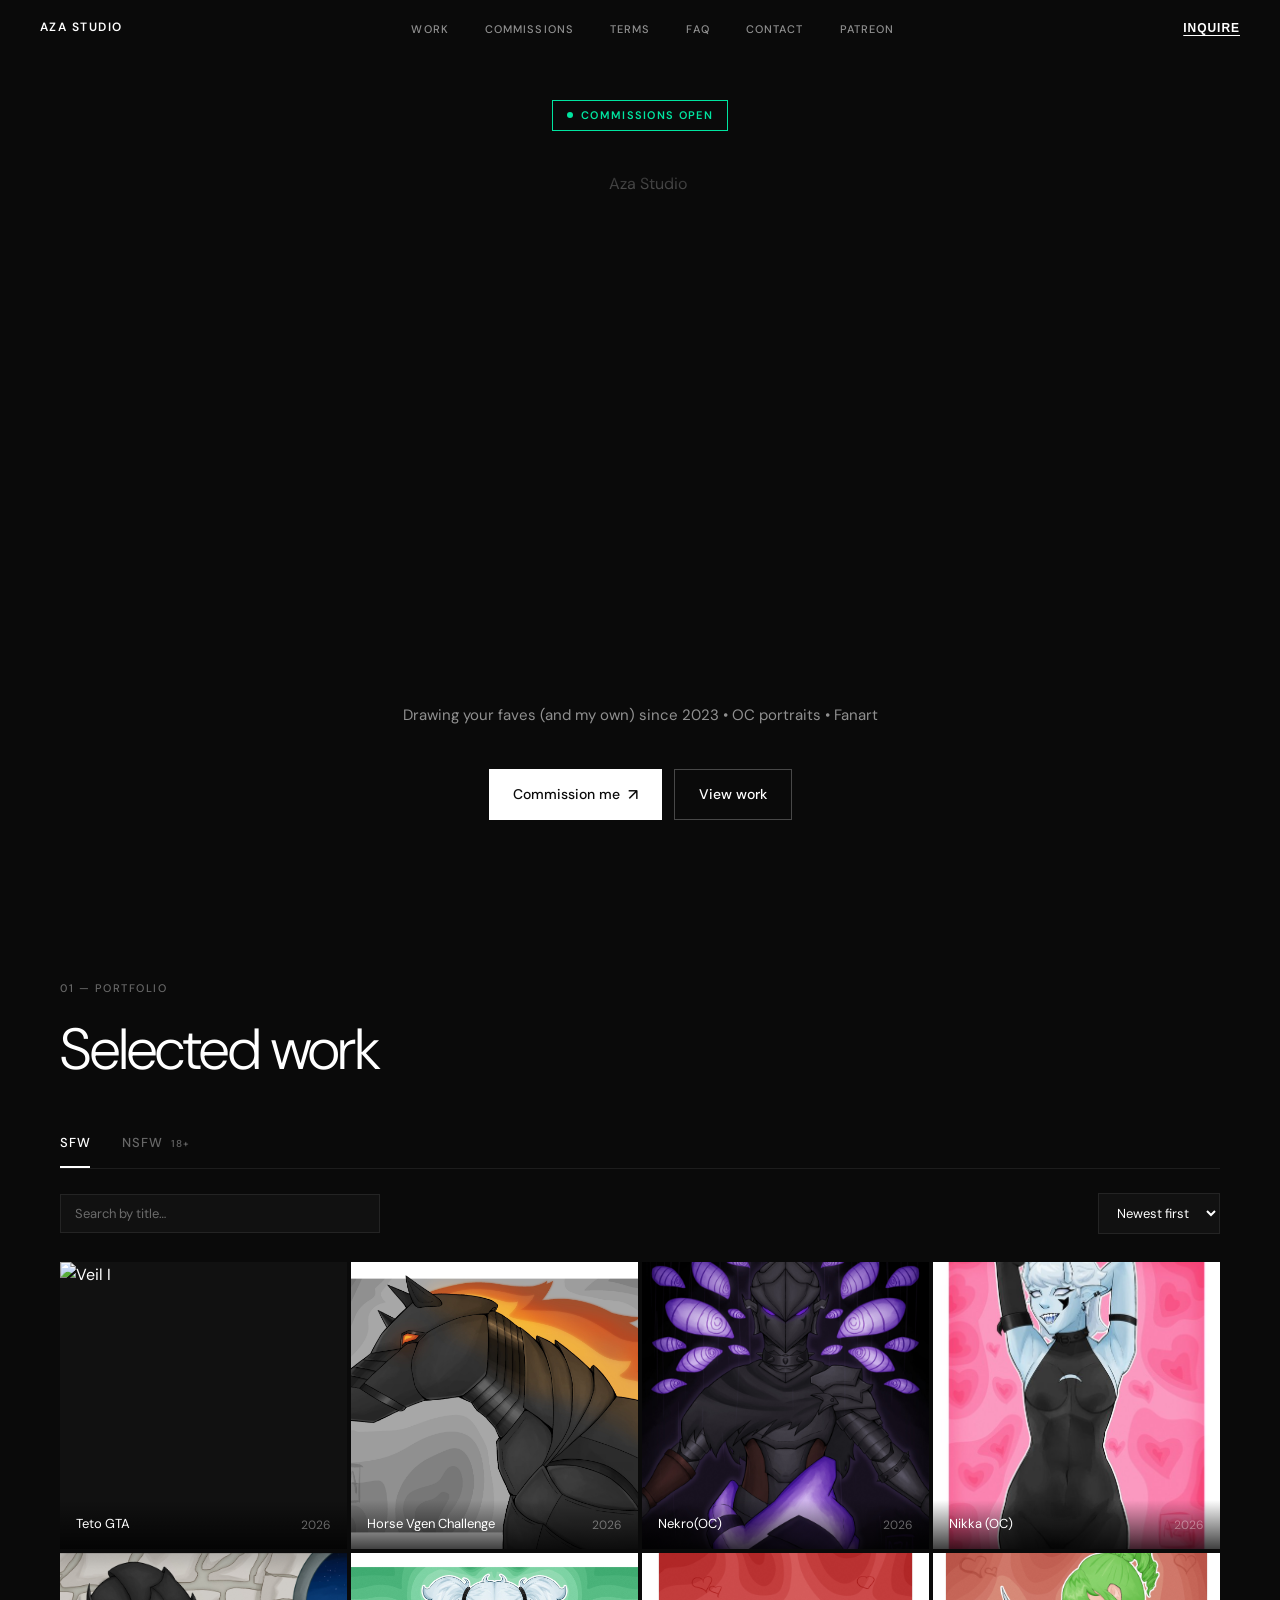
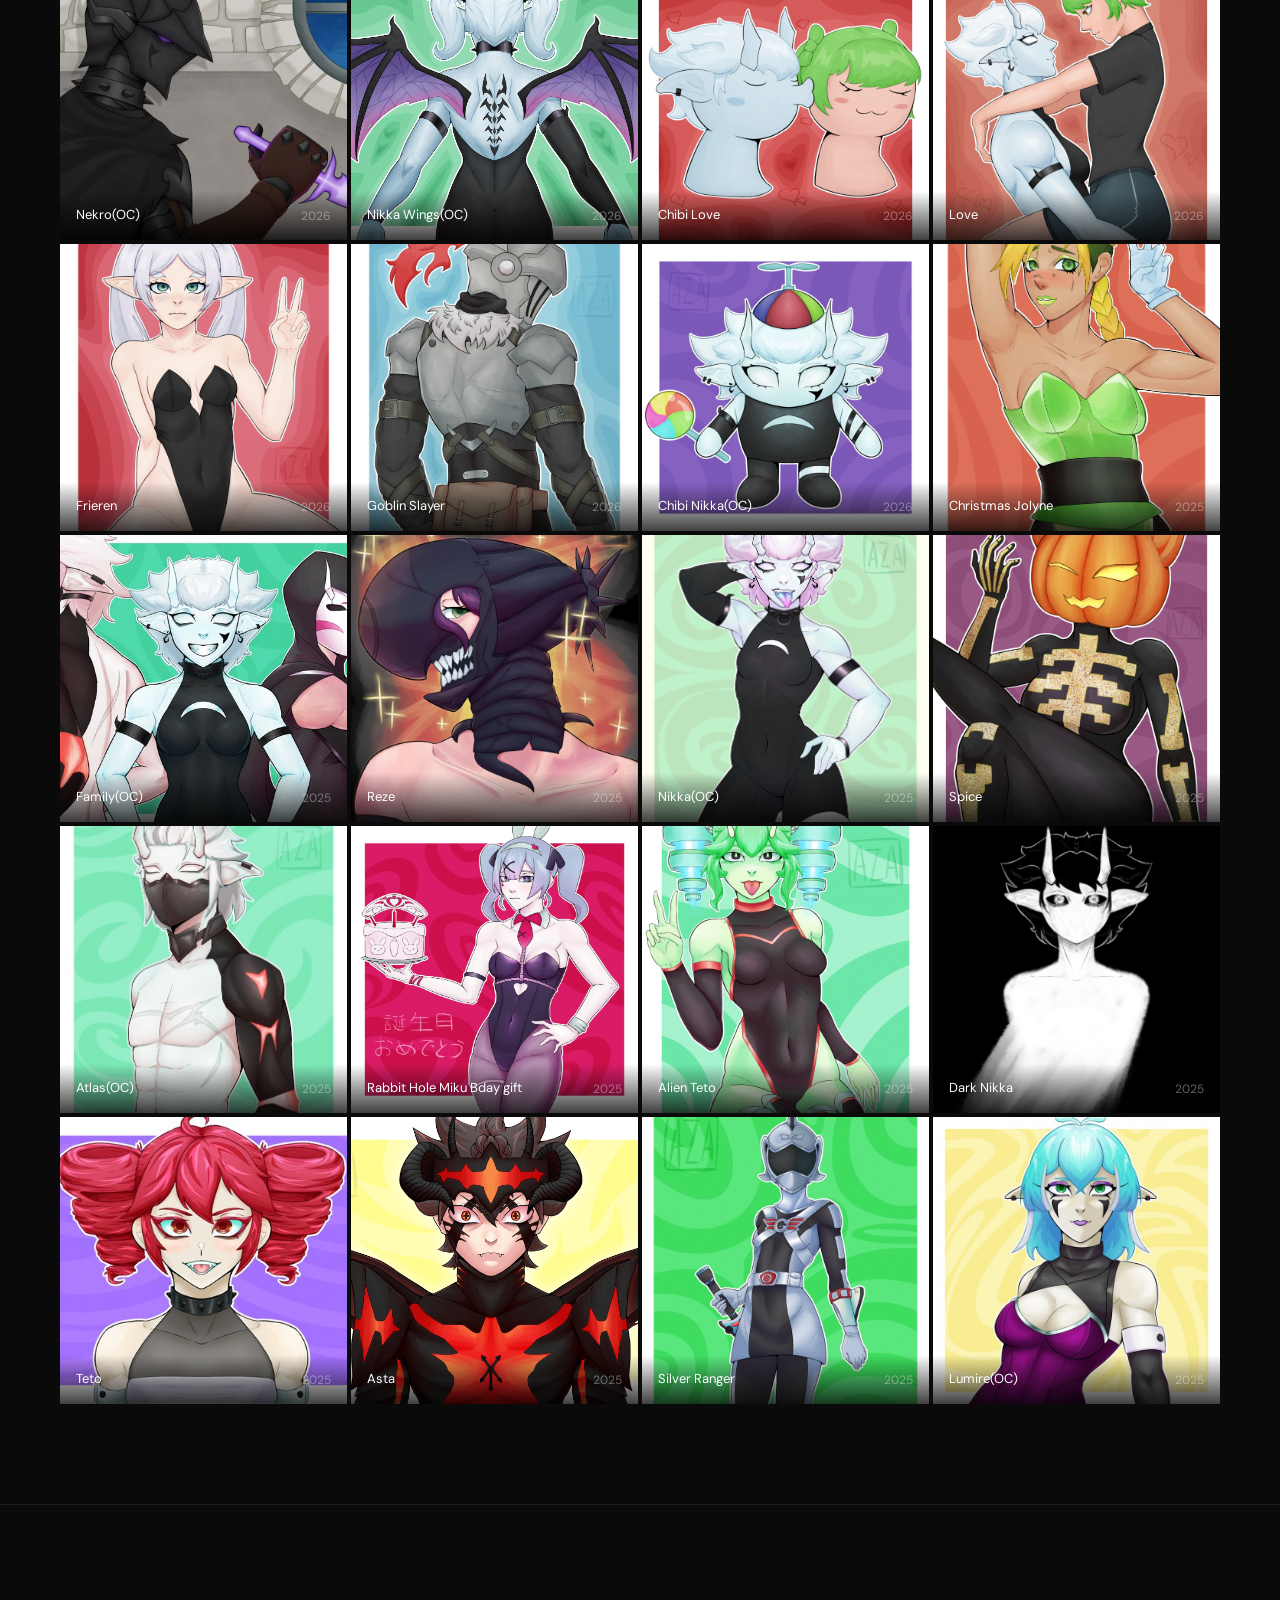
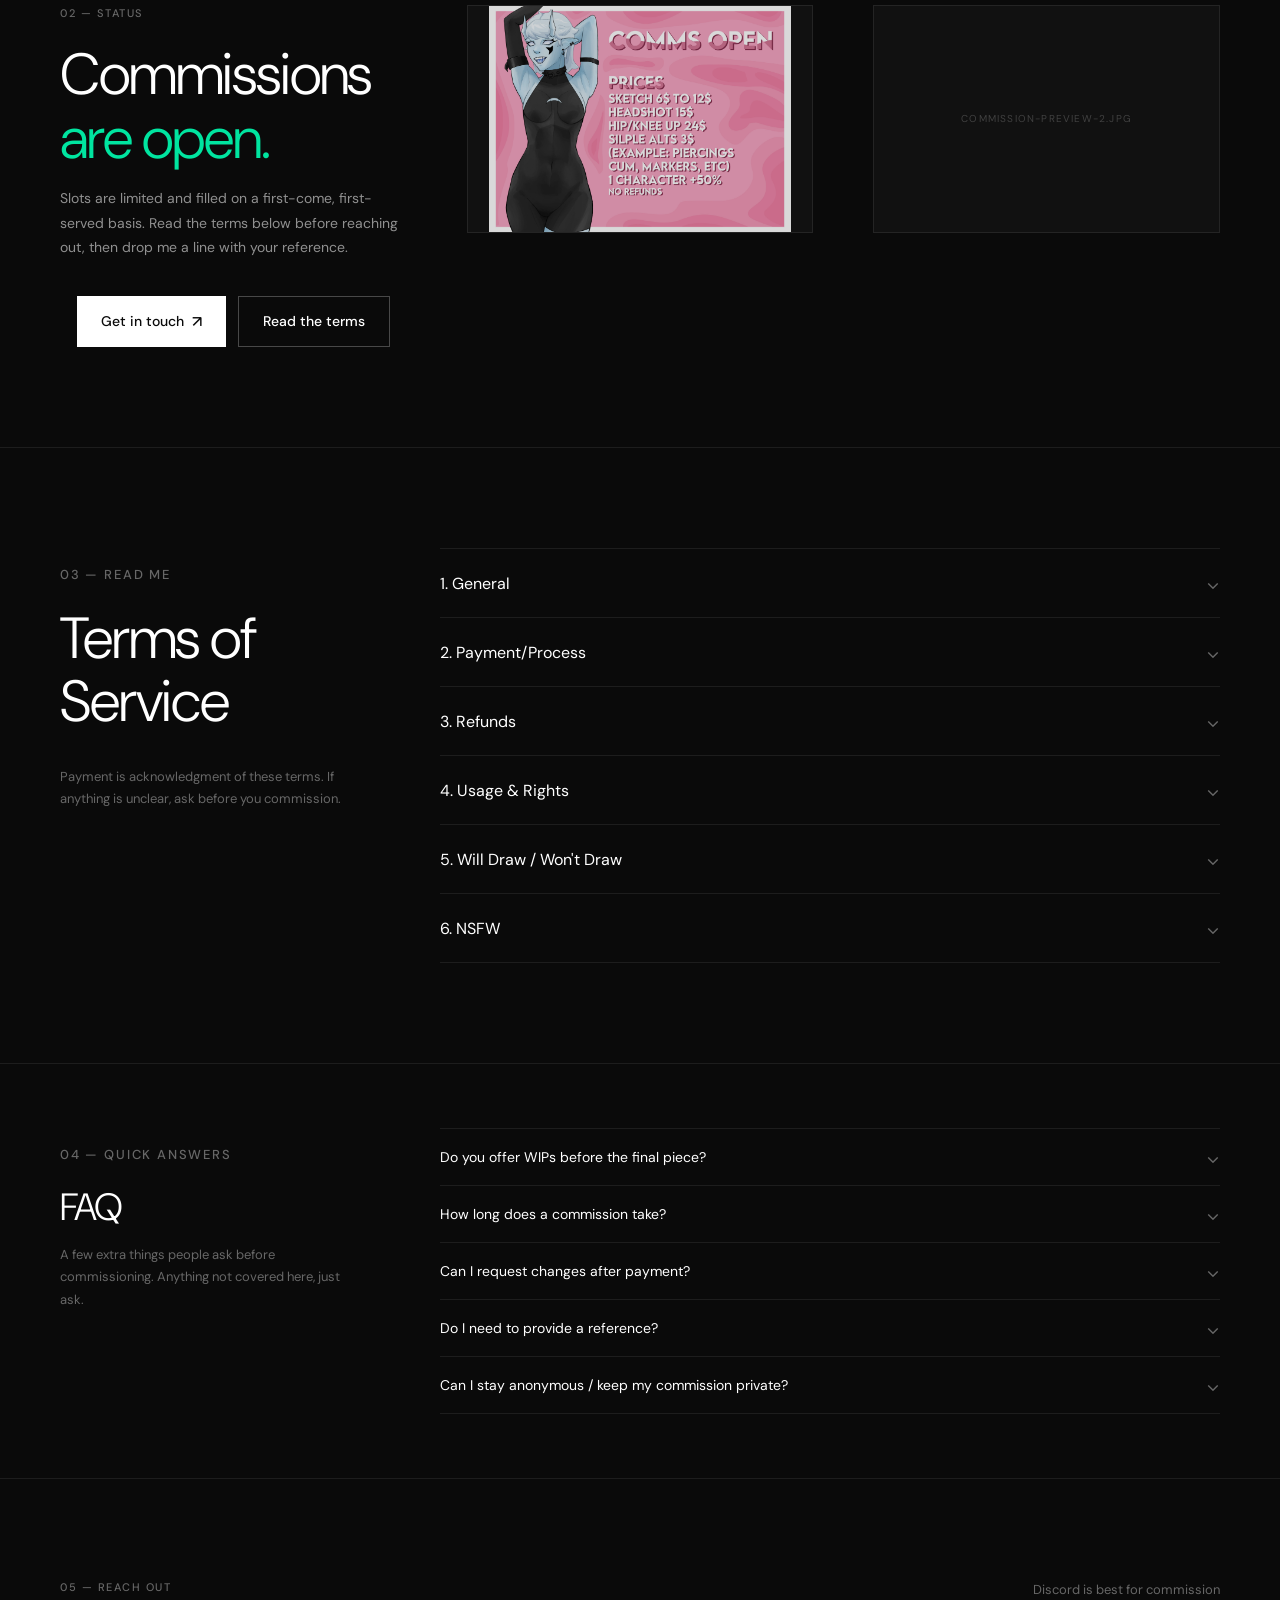
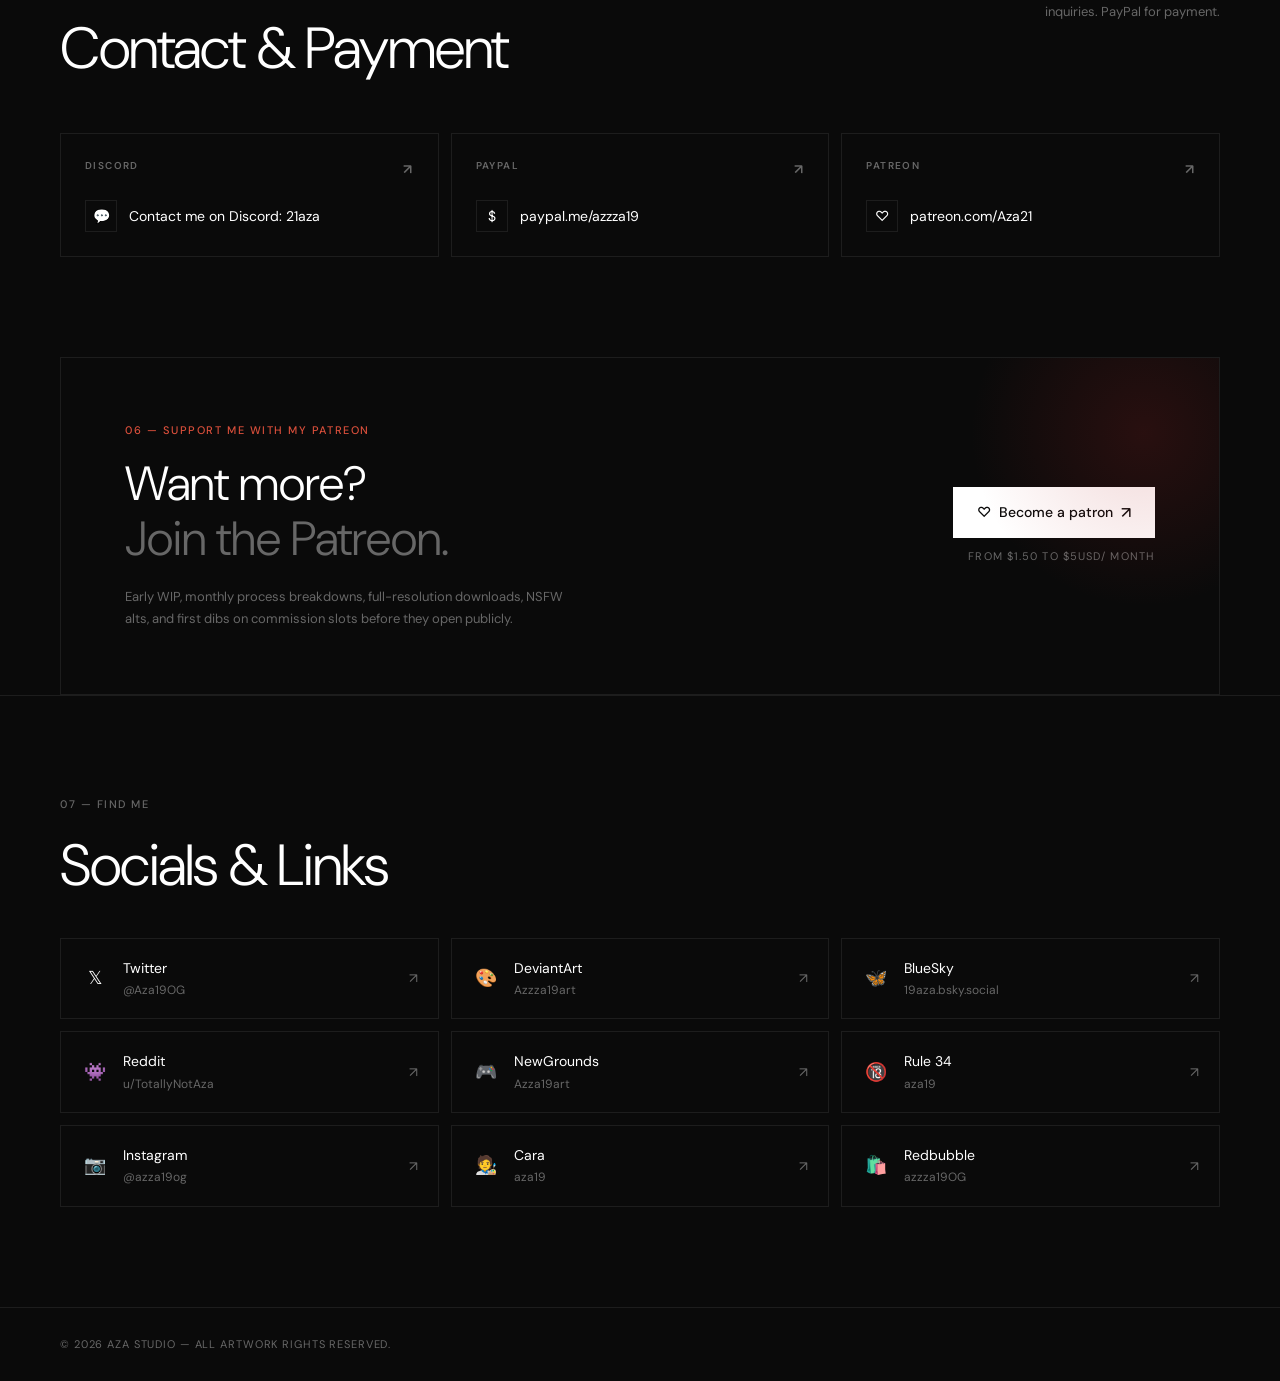
==== azastudio.html @ aeebfe94 "Add files via upload" ====
<!DOCTYPE html>
<html lang="en">
<head>
  <meta charset="UTF-8" />
  <meta name="viewport" content="width=device-width, initial-scale=1.0" />
  <title>Aza Studio</title>
  <link rel="preconnect" href="https://fonts.googleapis.com" />
  <link rel="preconnect" href="https://fonts.gstatic.com" crossorigin />
  <link href="https://fonts.googleapis.com/css2?family=Inter:wght@300;400;500;600&family=DM+Sans:wght@300;400;500&display=swap" rel="stylesheet" />
  <link rel="preconnect" href="https://fonts.googleapis.com">
  <link rel="preconnect" href="https://fonts.gstatic.com" crossorigin>
  <link href="https://fonts.googleapis.com/css2?family=Sancreek&display=swap" rel="stylesheet">
  <link rel="icon" type="images/favicon.png" href="favicon.png" />
  <style>
    *, *::before, *::after { box-sizing: border-box; margin: 0; padding: 0; }
 
    :root {
      --bg:        #0a0a0a;
      --bg-card:   #111111;
      --bg-hover:  #161616;
      --border:    rgba(255,255,255,0.08);
      --text:      #ffffff;
      --muted:     rgba(255,255,255,0.38);
      --subdued:   rgba(255,255,255,0.55);
      --accent:    #00e5a0;
      --accent-red:#d94f3b;
      --font-sans: 'DM Sans', 'Inter', sans-serif;
    }
 
    html { scroll-behavior: smooth; }
 
    body {
      background: var(--bg);
      color: var(--text);
      font-family: var(--font-sans);
      font-size: 16px;
      line-height: 1.6;
      -webkit-font-smoothing: antialiased;
      overflow-x: hidden;
    }
 
    /* ─── NAV ─── */
    nav {
      position: fixed;
      top: 0; left: 0; right: 0;
      z-index: 100;
      display: flex;
      align-items: center;
      justify-content: space-between;
      padding: 0 40px;
      height: 56px;
      background: var(--bg);
      border-bottom: 1px solid transparent;
      transition: border-color 0.3s;
    }
    nav.scrolled { border-color: var(--border); }
 
    .nav-logo {
      font-size: 12px;
      font-weight: 600;
      letter-spacing: 0.12em;
      text-transform: uppercase;
      color: var(--text);
      text-decoration: none;
    }
 
    .nav-links {
      display: flex;
      gap: 36px;
      list-style: none;
    }
    .nav-links a {
      font-size: 11px;
      font-weight: 500;
      letter-spacing: 0.1em;
      text-transform: uppercase;
      color: var(--subdued);
      text-decoration: none;
      transition: color 0.2s;
    }
    .nav-links a:hover { color: var(--text); }
 
    .nav-inquire {
      font-size: 12px;
      font-weight: 600;
      letter-spacing: 0.08em;
      text-transform: uppercase;
      color: var(--text);
      text-decoration: underline;
      text-underline-offset: 3px;
      cursor: pointer;
      background: none;
      border: none;
    }
    .nav-inquire:hover { color: var(--accent); }
 
    /* ─── HERO ─── */
    #home {
      min-height: 100vh;
      display: flex;
      align-items: center;
      padding: 80px 60px 60px;
    }
 
    .hero-layout {
      display: flex;
      align-items: center;
      justify-content: center;
      width: 100%;
      text-align: center;
    }
 
    .hero-inner {
      display: flex;
      flex-direction: column;
      align-items: center;
      max-width: 680px;
    }
 
    .hero-image-wrap { display: none; }
    .hero-placeholder { display: none !important; }
    .hero-image-label { display: none; }

    /* ─── HERO BANNER IMAGE ─── */
    .hero-title-wrap {
      display: flex;
      align-items: center;
      justify-content: center;
      width: 100%;
      margin-bottom: 32px;
      overflow: visible;
    }
    .hero-bg-image {
      display: block;
      width: 1500px;
      height: 500px;
      object-fit: cover;
      -webkit-mask-image: radial-gradient(ellipse at center, black 40%, transparent 75%);
      mask-image: radial-gradient(ellipse at center, black 40%, transparent 75%);
    }
 
 
    .status-badge {
      display: inline-flex;
      align-items: center;
      gap: 8px;
      border: 1px solid var(--accent);
      padding: 6px 14px;
      font-size: 11px;
      font-weight: 600;
      letter-spacing: 0.12em;
      text-transform: uppercase;
      color: var(--accent);
      margin-bottom: 40px;
    }
    .status-dot {
      width: 6px; height: 6px;
      border-radius: 50%;
      background: var(--accent);
      animation: pulse 2s infinite;
    }
    @keyframes pulse {
      0%, 100% { opacity: 1; }
      50%       { opacity: 0.3; }
    }
 
    .hero-title {
      font-size: clamp(72px, 10vw, 120px);
      font-family: 'Sancreek', serif;
      font-weight: 400;
      line-height: 0.92;
      letter-spacing: 0.02em;
      margin-bottom: 32px;
    }
 
    .hero-desc {
      font-size: 15px;
      color: var(--subdued);
      line-height: 1.7;
      margin-bottom: 40px;
      max-width: 500px;
      text-align: center;
    }
 
    .btn-group { display: flex; gap: 12px; flex-wrap: wrap; justify-content: center; }
 
    .btn {
      display: inline-flex;
      align-items: center;
      gap: 8px;
      padding: 13px 24px;
      font-size: 14px;
      font-weight: 500;
      cursor: pointer;
      text-decoration: none;
      transition: background 0.2s, color 0.2s;
      border: none;
    }
    .btn-primary {
      background: var(--text);
      color: var(--bg);
    }
    .btn-primary:hover { background: #e0e0e0; }
    .btn-secondary {
      background: transparent;
      color: var(--text);
      border: 1px solid rgba(255,255,255,0.25);
    }
    .btn-secondary:hover { background: var(--bg-hover); }
 
    .btn-arrow { font-size: 16px; }
 
    /* ─── SECTION WRAPPER ─── */
    .section {
      padding: 100px 60px;
    }
 
    .section-eyebrow {
      font-size: 11px;
      font-weight: 500;
      letter-spacing: 0.14em;
      text-transform: uppercase;
      color: var(--muted);
      margin-bottom: 20px;
    }
 
    .section-title {
      font-size: clamp(36px, 5vw, 58px);
      font-weight: 300;
      line-height: 1.1;
      letter-spacing: -0.02em;
      margin-bottom: 32px;
    }
 
    /* ─── PORTFOLIO ─── */
    #work { padding-top: 80px; }
 
    .portfolio-header {
      display: flex;
      justify-content: space-between;
      align-items: flex-start;
      margin-bottom: 40px;
    }
    .portfolio-header-note {
      font-size: 13px;
      color: var(--muted);
      text-align: right;
      max-width: 240px;
      line-height: 1.6;
    }
 
    .tab-bar {
      display: flex;
      gap: 0;
      border-bottom: 1px solid var(--border);
      margin-bottom: 24px;
    }
    .tab {
      padding: 12px 0;
      margin-right: 32px;
      font-size: 13px;
      font-weight: 500;
      letter-spacing: 0.06em;
      text-transform: uppercase;
      color: var(--muted);
      cursor: pointer;
      border-bottom: 2px solid transparent;
      transition: color 0.2s, border-color 0.2s;
      user-select: none;
    }
    .tab.active {
      color: var(--text);
      border-color: var(--text);
    }
    .tab .tag-18 {
      font-size: 10px;
      color: var(--muted);
      margin-left: 5px;
    }

    .gallery-toolbar {
      display: flex;
      justify-content: space-between;
      align-items: center;
      gap: 12px;
      margin-bottom: 28px;
      flex-wrap: wrap;
    }
    .gallery-search,
    .gallery-sort {
      background: var(--bg-card);
      border: 1px solid var(--border);
      color: var(--text);
      font-family: var(--font-sans);
      font-size: 13px;
      padding: 10px 14px;
    }
    .gallery-search {
      flex: 1;
      min-width: 200px;
      max-width: 320px;
    }
    .gallery-search::placeholder { color: var(--muted); }
    .gallery-search:focus,
    .gallery-sort:focus {
      outline: none;
      border-color: rgba(255,255,255,0.25);
    }
    .gallery-sort {
      cursor: pointer;
      flex-shrink: 0;
    }
    .gallery-empty {
      font-size: 13px;
      color: var(--muted);
      padding: 40px 0;
      text-align: center;
    }
 
    .gallery {
      display: grid;
      grid-template-columns: repeat(4, 1fr);
      gap: 4px;
    }
    .gallery-item {
      position: relative;
      overflow: hidden;
      cursor: pointer;
      background: var(--bg-card);
      aspect-ratio: 1 / 1;
    }
    .gallery-item img {
      position: absolute;
      inset: 0;
      width: 100%;
      height: 100%;
      object-fit: cover;
      display: block;
      transition: transform 0.5s ease, opacity 0.3s;
    }
    .gallery-item:hover img { transform: scale(1.04); }
 
    .gallery-caption {
      position: absolute;
      bottom: 0; left: 0; right: 0;
      padding: 14px 16px 14px;
      background: linear-gradient(to top, rgba(0,0,0,0.75) 0%, transparent 100%);
      display: flex;
      justify-content: space-between;
      align-items: flex-end;
    }
    .caption-title { font-size: 13px; font-weight: 400; color: var(--text); }
    .caption-year  { font-size: 12px; color: var(--muted); }
 
    /* placeholder gradient art */
    .art-placeholder {
      position: absolute;
      inset: 0;
      width: 100%;
      height: 100%;
      display: block;
    }
 
    /* NSFW gate overlay */
    .nsfw-panel {
      display: none;
    }
    .nsfw-gate {
      display: flex;
      flex-direction: column;
      align-items: center;
      justify-content: center;
      min-height: 320px;
      border: 1px solid var(--border);
      gap: 16px;
      text-align: center;
      padding: 40px;
    }
    .nsfw-gate p { color: var(--muted); font-size: 14px; max-width: 340px; }
    .nsfw-gate h3 { font-size: 22px; font-weight: 300; }
 
    /* ─── COMMISSIONS ─── */
    #commissions {
      border-top: 1px solid var(--border);
    }
 
    .commissions-grid {
      display: grid;
      grid-template-columns: 1fr 1fr 1fr;
      gap: 60px;
      align-items: start;
    }
 
    .comm-left .section-title { margin-bottom: 16px; }
    .comm-open { color: var(--accent); }
 
    .comm-desc {
      font-size: 14px;
      color: var(--subdued);
      line-height: 1.75;
      margin-bottom: 36px;
      max-width: 440px;
    }
 
    .comm-card {
      border: 1px solid var(--border);
      padding: 32px;
    }
    .comm-card-label {
      font-size: 10px;
      font-weight: 600;
      letter-spacing: 0.14em;
      text-transform: uppercase;
      color: var(--muted);
      margin-bottom: 20px;
    }
    .comm-list {
      list-style: none;
      display: flex;
      flex-direction: column;
      gap: 12px;
      margin-bottom: 32px;
      padding-bottom: 28px;
      border-bottom: 1px solid var(--border);
    }
    .comm-list li {
      display: flex;
      align-items: flex-start;
      gap: 10px;
      font-size: 14px;
      color: var(--subdued);
    }
    .comm-list li::before {
      content: '▪';
      font-size: 10px;
      color: var(--muted);
      margin-top: 4px;
      flex-shrink: 0;
    }
	.comm-image {
      position: relative;
      width: 100%;
      aspect-ratio: 4096 / 2688;
      overflow: hidden;
      background: var(--bg-card);
      border: 1px solid var(--border);
    }
 
    .comm-image img {
      width: 100%;
      height: 100%;
      object-fit: contain;
      display: block;
      filter: brightness(0.85);
      transition: filter 0.4s;
    }
    .comm-image:hover img { filter: brightness(1); }
 
    .comm-image-placeholder {
      position: absolute;
      inset: 0;
      display: flex;
      flex-direction: column;
      align-items: center;
      justify-content: center;
      gap: 10px;
    }
    .comm-image-placeholder span {
      font-size: 11px;
      letter-spacing: 0.12em;
      text-transform: uppercase;
      color: var(--muted);
    }
 
    .wont-label {
      font-size: 10px;
      font-weight: 600;
      letter-spacing: 0.14em;
      text-transform: uppercase;
      color: var(--muted);
      margin-bottom: 12px;
    }
    .wont-text {
      font-size: 13px;
      color: var(--muted);
      line-height: 1.65;
    }
 
    /* ─── FAQ ─── */
    #faq {
      border-top: 1px solid var(--border);
      padding-top: 64px;
      padding-bottom: 64px;
    }
    .faq-grid .terms-left .section-title {
      font-size: clamp(28px, 3.5vw, 38px);
      margin-bottom: 16px;
    }
    .faq-accordion .accordion-toggle {
      font-size: 14px;
      padding: 16px 0;
    }
    .faq-accordion .accordion-body p {
      font-size: 13px;
    }

    /* ─── TERMS ─── */
    #terms {
      border-top: 1px solid var(--border);
    }
 
    .terms-grid {
      display: grid;
      grid-template-columns: 300px 1fr;
      gap: 80px;
      align-items: start;
    }
 
    .terms-left p {
      font-size: 13px;
      color: var(--muted);
      line-height: 1.7;
      margin-top: 16px;
    }
 
    .accordion { display: flex; flex-direction: column; }
 
    .accordion-item {
      border-bottom: 1px solid var(--border);
    }
    .accordion-item:first-child {
      border-top: 1px solid var(--border);
    }
 
    .accordion-toggle {
      width: 100%;
      background: none;
      border: none;
      color: var(--text);
      display: flex;
      justify-content: space-between;
      align-items: center;
      padding: 22px 0;
      cursor: pointer;
      font-size: 16px;
      font-weight: 400;
      font-family: var(--font-sans);
      text-align: left;
      transition: color 0.2s;
    }
    .accordion-toggle:hover { color: var(--accent); }
 
    .accordion-icon {
      font-size: 18px;
      color: var(--muted);
      transition: transform 0.3s;
      flex-shrink: 0;
    }
    .accordion-item.open .accordion-icon { transform: rotate(180deg); }
 
    .accordion-body {
      max-height: 0;
      overflow: hidden;
      transition: max-height 0.4s ease, padding 0.3s;
    }
    .accordion-item.open .accordion-body {
      max-height: 400px;
      padding-bottom: 20px;
    }
    .accordion-body p {
      font-size: 14px;
      color: var(--subdued);
      line-height: 1.75;
    }
 
    /* ─── CONTACT ─── */
    #contact {
      border-top: 1px solid var(--border);
    }
 
    .contact-header {
      display: flex;
      justify-content: space-between;
      align-items: flex-start;
      margin-bottom: 52px;
    }
    .contact-note {
      font-size: 13px;
      color: var(--muted);
      max-width: 240px;
      text-align: right;
      line-height: 1.65;
    }
 
    .contact-cards {
      display: grid;
      grid-template-columns: repeat(3, 1fr);
      gap: 12px;
	  max width; 900px;
	  margin: 0 auto;
    }
 
    .contact-card {
      border: 1px solid var(--border);
      padding: 24px;
      position: relative;
      cursor: pointer;
      transition: border-color 0.2s, background 0.2s;
      text-decoration: none;
      display: block;
    }
    .contact-card:hover {
      border-color: rgba(255,255,255,0.2);
      background: var(--bg-hover);
    }
 
    .contact-card-label {
      font-size: 10px;
      font-weight: 600;
      letter-spacing: 0.14em;
      text-transform: uppercase;
      color: var(--muted);
      margin-bottom: 20px;
      display: flex;
      justify-content: space-between;
    }
 
    .contact-arrow {
      color: var(--muted);
      font-size: 14px;
    }
 
    .contact-val {
      display: flex;
      align-items: center;
      gap: 12px;
      font-size: 14px;
      color: var(--text);
    }
    .contact-icon {
      width: 32px; height: 32px;
      border: 1px solid var(--border);
      display: flex;
      align-items: center;
      justify-content: center;
      font-size: 14px;
      flex-shrink: 0;
    }
 
    /* ─── PATREON ─── */
    #patreon {
      padding: 60px;
    }
 
    .patreon-box {
      border: 1px solid var(--border);
      padding: 64px;
      display: flex;
      justify-content: space-between;
      align-items: center;
      gap: 40px;
      position: relative;
      overflow: hidden;
    }
    .patreon-box::after {
      content: '';
      position: absolute;
      right: -100px; top: -100px;
      width: 350px; height: 350px;
      background: radial-gradient(circle, rgba(180,40,40,0.18) 0%, transparent 70%);
      pointer-events: none;
    }
 
    .patreon-eyebrow {
      font-size: 11px;
      font-weight: 500;
      letter-spacing: 0.14em;
      text-transform: uppercase;
      color: var(--accent-red);
      margin-bottom: 16px;
    }
 
    .patreon-title {
      font-size: clamp(28px, 4vw, 48px);
      font-weight: 300;
      line-height: 1.15;
    }
    .patreon-title .dim { color: var(--muted); }
 
    .patreon-desc {
      font-size: 13px;
      color: var(--muted);
      line-height: 1.7;
      margin-top: 20px;
      max-width: 440px;
    }
 
    .patreon-right {
      text-align: right;
      flex-shrink: 0;
    }
    .patreon-price {
      font-size: 11px;
      letter-spacing: 0.1em;
      text-transform: uppercase;
      color: var(--muted);
      margin-top: 10px;
    }
 
    /* ─── FOOTER ─── */
    footer {
      border-top: 1px solid var(--border);
      padding: 28px 60px;
      display: flex;
      justify-content: space-between;
      align-items: center;
    }
    footer p {
      font-size: 11px;
      letter-spacing: 0.08em;
      text-transform: uppercase;
      color: var(--muted);
    }
 
    /* ─── LIGHTBOX ─── */
    .lightbox {
      position: fixed;
      inset: 0;
      background: rgba(0,0,0,0.93);
      z-index: 200;
      display: flex;
      align-items: center;
      justify-content: center;
      opacity: 0;
      pointer-events: none;
      transition: opacity 0.25s ease;
    }
    .lightbox.open {
      opacity: 1;
      pointer-events: all;
    }
    .lightbox-inner {
      position: relative;
      display: flex;
      flex-direction: column;
      align-items: center;
      transform: scale(0.94);
      transition: transform 0.25s ease;
      max-width: 90vw;
      max-height: 90vh;
    }
    .lightbox.open .lightbox-inner {
      transform: scale(1);
    }
	.lightbox-content {
      display: flex;
      align-items: center;
      justify-content: center;
      width: 70vw;       /* Reduced from 85vw to keep wide images more contained */
      height: 55vh;      /* Reduced from 70vh to keep tall images from taking up too much screen */
      max-width: 1200px; 
      overflow: hidden;
      position: relative;
    }
    
    /* Leave this part exactly as it is */
    div#lightbox-content img,
    div#lightbox-content svg {
      position: relative !important;
      top: auto !important;
      left: auto !important;
      display: block !important;
      object-fit: contain !important;
      width: auto !important;
      height: auto !important;
      
      /* FORCES THE IMAGE TO MAX OUT AT 50% OF THE VIEWPORT */
      max-width: 75vw !important;  
      max-height: 75vh !important; 
    }
    .lightbox-content img {
      display: block;
      /* Force the image to respect the container dimensions and scale down safely */
      max-width: 100%;
      max-height: 100%;
      width: auto;
      height: auto;
      object-fit: contain;
    }

    /* Keep this from the previous fix to reset the placeholder overrides */
    #lightbox-content .art-placeholder {
      position: relative !important;
      inset: auto !important;
      width: auto !important;
      height: auto !important;
    }
	
    .lightbox-close {
      position: fixed;
      top: 20px; right: 24px;
      background: none;
      border: none;
      color: var(--text);
      font-size: 32px;
      cursor: pointer;
      line-height: 1;
      opacity: 0.5;
      transition: opacity 0.2s;
      z-index: 201;
    }
    .lightbox-close:hover { opacity: 1; }
    .lightbox-meta {
      margin-top: 12px;
      width: 100%;
      display: flex;
      justify-content: space-between;
      padding: 0 4px;
    }
    .lightbox-meta span { font-size: 13px; color: var(--muted); }
 
    /* ─── SOCIALS ─── */
    #socials { border-top: 1px solid var(--border); }
 
    .socials-grid {
      display: grid;
      grid-template-columns: repeat(3, 1fr);
      gap: 12px;
      margin-top: 40px;
    }
 
    .social-card {
      display: flex;
      align-items: center;
      justify-content: space-between;
      gap: 14px;
      border: 1px solid var(--border);
      padding: 18px 20px;
      text-decoration: none;
      color: var(--text);
      transition: border-color 0.2s, background 0.2s;
      cursor: pointer;
    }
    .social-card:hover {
      border-color: rgba(255,255,255,0.22);
      background: var(--bg-hover);
    }
    .social-card-left {
      display: flex;
      align-items: center;
      gap: 14px;
    }
    .social-icon {
      font-size: 18px;
      width: 28px;
      text-align: center;
      flex-shrink: 0;
    }
    .social-name {
      font-size: 14px;
      font-weight: 400;
    }
    .social-handle {
      font-size: 12px;
      color: var(--muted);
      margin-top: 2px;
    }
    .social-arrow {
      font-size: 14px;
      color: var(--muted);
      flex-shrink: 0;
    }
 
    @media (max-width: 900px) {
      .socials-grid { grid-template-columns: 1fr 1fr; }
    }
    @media (max-width: 560px) {
      .socials-grid { grid-template-columns: 1fr; }
    }
 
    /* Scrollbar */
    ::-webkit-scrollbar { width: 4px; }
    ::-webkit-scrollbar-track { background: var(--bg); }
    ::-webkit-scrollbar-thumb { background: #333; border-radius: 2px; }
 
    @media (max-width: 900px) {
      nav { padding: 0 24px; }
      .nav-links { display: none; }
      #home { padding: 100px 24px 60px; }
      .section { padding: 72px 24px; }
      .commissions-grid,
      .terms-grid { grid-template-columns: 1fr; gap: 40px; }
      .contact-cards { grid-template-columns: 1fr 1fr; }
      .gallery { grid-template-columns: 1fr 1fr; }
      .patreon-box { flex-direction: column; padding: 36px; }
      .patreon-right { text-align: left; }
      footer { padding: 24px; flex-direction: column; gap: 8px; text-align: center; }
      #patreon { padding: 24px; }
      .portfolio-header { flex-direction: column; gap: 12px; }
      .portfolio-header-note { text-align: left; }
      .contact-header { flex-direction: column; gap: 12px; }
      .contact-note { text-align: left; }
    }
    @media (max-width: 560px) {
      .contact-cards { grid-template-columns: 1fr; }
      .gallery { grid-template-columns: 1fr; }
    }
  </style>
</head>
<body>
 
<!-- ──────────────── NAV ──────────────── -->
<nav id="navbar">
  <a class="nav-logo" href="#home">Aza Studio</a>
  <ul class="nav-links">
    <li><a href="#work">Work</a></li>
    <li><a href="#commissions">Commissions</a></li>
    <li><a href="#terms">Terms</a></li>
    <li><a href="#faq">FAQ</a></li>
    <li><a href="#contact">Contact</a></li>
    <li><a href="#patreon">Patreon</a></li>
  </ul>
  <button class="nav-inquire" onclick="document.getElementById('contact').scrollIntoView({behavior:'smooth'})">Inquire</button>
</nav>
 
<!-- ──────────────── HERO ──────────────── -->
<section id="home">
  <div class="hero-layout">
 
    <div class="hero-inner">
      <div class="status-badge">
        <span class="status-dot"></span>
        Commissions Open
      </div>
      <div class="hero-title-wrap">
        <img class="hero-bg-image" src="banner.jpg" alt="Aza Studio" />
      </div>
      <p class="hero-desc">Drawing your faves (and my own) since 2023 • OC portraits • Fanart </p>
      <div class="btn-group">
        <a href="#contact" class="btn btn-primary">Commission me <span class="btn-arrow">↗</span></a>
        <a href="#work" class="btn btn-secondary">View work</a>
      </div>
    </div>
 
 
 
  </div>
</section>
 
<!-- ──────────────── PORTFOLIO ──────────────── -->
<section id="work" class="section">
  <div class="portfolio-header">
    <div>
      <p class="section-eyebrow">01 — Portfolio</p>
      <h2 class="section-title" style="margin-bottom:0">Selected work</h2>
    </div>
  </div>
 
  <div class="tab-bar">
    <div class="tab active" onclick="switchTab('sfw',this)">SFW</div>
    <div class="tab" onclick="switchTab('nsfw',this)">NSFW <span class="tag-18">18+</span></div>
  </div>

  <div class="gallery-toolbar">
    <input type="text" id="gallery-search" class="gallery-search" placeholder="Search by title…" oninput="applyGalleryFilter()" />
    <select id="gallery-sort" class="gallery-sort" onchange="applyGallerySort()">
      <option value="newest">Newest first</option>
      <option value="oldest">Oldest first</option>
      <option value="az">Title A–Z</option>
    </select>
  </div>
 
  <!-- SFW Gallery -->
  <div id="sfw-panel">
    <div class="gallery">
 
      <div class="gallery-item" data-date="2026-01-20" onclick="openLightbox(this)">
        <img class="art-placeholder" src="goblin.jpg" alt="Veil I" />
        </img>
        <div class="gallery-caption">
          <span class="caption-title">Goblin Slayer</span>
          <span class="caption-year">2026</span>
        </div>
      </div>
 
      <div class="gallery-item" data-date="2026-03-09" onclick="openLightbox(this)">
        <img class="art-placeholder" src="wings.jpg" alt="Veil I" />
        </img>
        <div class="gallery-caption">
          <span class="caption-title">Nikka Wings(OC)</span>
          <span class="caption-year">2026</span>
        </div>
      </div>
			
		<div class="gallery-item" data-date="2026-02-14" onclick="openLightbox(this)">
        <img class="art-placeholder" src="love2.jpg" alt="Veil I" />
        </img>
        <div class="gallery-caption">
          <span class="caption-title">Chibi Love</span>
          <span class="caption-year">2026</span>
        </div>
      </div>
	  
      <div class="gallery-item" data-date="2026-06-04" onclick="openLightbox(this)">
        <img class="art-placeholder" src="necro.jpg" alt="Veil I" />
        </img>
        <div class="gallery-caption">
          <span class="caption-title">Nekro(OC)</span>
          <span class="caption-year">2026</span>
        </div>
      </div>
	  <div class="gallery-item" data-date="2025-05-03" onclick="openLightbox(this)">
        <img class="art-placeholder" src="lumire.jpg" alt="Veil I" />
        </img>
        <div class="gallery-caption">
          <span class="caption-title">Lumire(OC)</span>
          <span class="caption-year">2025</span>
        </div>
      </div>
	  <div class="gallery-item" data-date="2025-08-20" onclick="openLightbox(this)">
        <img class="art-placeholder" src="atlas.jpg" alt="Veil I" />
        </img>
        <div class="gallery-caption">
          <span class="caption-title">Atlas(OC)</span>
          <span class="caption-year">2025</span>
        </div>
      </div>
	  <div class="gallery-item" data-date="2025-12-17" onclick="openLightbox(this)">
        <img class="art-placeholder" src="Family.jpg" alt="Veil I" />
        </img>
        <div class="gallery-caption">
          <span class="caption-title">Family(OC)</span>
          <span class="caption-year">2025</span>
        </div>
      </div>
	  <div class="gallery-item" data-date="2026-07-15" onclick="openLightbox(this)">
        <img class="art-placeholder" src="tetogta.jpg" alt="Veil I" />
        </img>
        <div class="gallery-caption">
          <span class="caption-title">Teto GTA</span>
          <span class="caption-year">2026</span>
        </div>
      </div>
	  <div class="gallery-item" data-date="2025-08-28" onclick="openLightbox(this)">
        <img class="art-placeholder" src="nikka4.jpg" alt="Veil I" />
        </img>
        <div class="gallery-caption">
          <span class="caption-title">Nikka(OC)</span>
          <span class="caption-year">2025</span>
        </div>
      </div>
	  <div class="gallery-item" data-date="2025-06-09" onclick="openLightbox(this)">
        <img class="art-placeholder" src="alienteto.jpg" alt="Veil I" />
        </img>
        <div class="gallery-caption">
          <span class="caption-title">Alien Teto</span>
          <span class="caption-year">2025</span>
        </div>
      </div>
	  <div class="gallery-item" data-date="2026-01-17" onclick="openLightbox(this)">
        <img class="art-placeholder" src="nikkacute.jpg" alt="Veil I" />
        </img>
        <div class="gallery-caption">
          <span class="caption-title">Chibi Nikka(OC)</span>
          <span class="caption-year">2026</span>
        </div>
      </div>
	  <div class="gallery-item" data-date="2025-12-04" onclick="openLightbox(this)">
        <img class="art-placeholder" src="Reze.jpg" alt="Veil I" />
        </img>
        <div class="gallery-caption">
          <span class="caption-title">Reze</span>
          <span class="caption-year">2025</span>
        </div>
      </div>
	  <div class="gallery-item" data-date="2025-05-20" onclick="openLightbox(this)">
        <img class="art-placeholder" src="asta.jpg" alt="Veil I" />
        </img>
        <div class="gallery-caption">
          <span class="caption-title">Asta</span>
          <span class="caption-year">2025</span>
        </div>
      </div>
 
      <div class="gallery-item" data-date="2026-02-14" onclick="openLightbox(this)">
        <img class="art-placeholder" src="love.jpg" />
        </img>
        <div class="gallery-caption">
          <span class="caption-title">Love</span>
          <span class="caption-year">2026</span>
        </div>
      </div>
	  <div class="gallery-item" data-date="2026-04-17" onclick="openLightbox(this)">
        <img class="art-placeholder" src="nekro.jpg" alt="Veil I" />
        </img>
        <div class="gallery-caption">
          <span class="caption-title">Nekro(OC)</span>
          <span class="caption-year">2026</span>
        </div>
      </div>
	<div class="gallery-item" data-date="2025-06-05" onclick="openLightbox(this)">
        <img class="art-placeholder" src="favicon.png" alt="Veil I" />
        </img>
        <div class="gallery-caption">
          <span class="caption-title">Dark Nikka</span>
          <span class="caption-year">2025</span>
       </div>
	  </div>
	<div class="gallery-item" data-date="2026-01-21" onclick="openLightbox(this)">
        <img class="art-placeholder" src="frieren.jpg" alt="Veil I" />
        </img>
        <div class="gallery-caption">
          <span class="caption-title">Frieren</span>
          <span class="caption-year">2026</span>
        </div>
		</div>
	<div class="gallery-item" data-date="2025-05-09" onclick="openLightbox(this)">
        <img class="art-placeholder" src="power.jpg" alt="Veil I" />
        </img>
        <div class="gallery-caption">
          <span class="caption-title">Silver Ranger</span>
          <span class="caption-year">2025</span>
        </div>
	</div>
		<div class="gallery-item" data-date="2025-06-04" onclick="openLightbox(this)">
        <img class="art-placeholder" src="teto2.jpg" alt="Veil I" />
        </img>
        <div class="gallery-caption">
          <span class="caption-title">Teto</span>
          <span class="caption-year">2025</span>
        </div>
		</div>
		<div class="gallery-item" data-date="2025-08-21" onclick="openLightbox(this)">
        <img class="art-placeholder" src="spice.jpg" alt="Veil I" />
        </img>
        <div class="gallery-caption">
          <span class="caption-title">Spice</span>
          <span class="caption-year">2025</span>
        </div>
		</div>
		<div class="gallery-item" data-date="2025-12-29" onclick="openLightbox(this)">
        <img class="art-placeholder" src="jolyne.jpg" alt="Veil I" />
        </img>
        <div class="gallery-caption">
          <span class="caption-title">Christmas Jolyne</span>
          <span class="caption-year">2025</span>
        </div>
		</div>
		<div class="gallery-item" data-date="2026-06-09" onclick="openLightbox(this)">
        <img class="art-placeholder" src="horse.jpg" alt="Veil I" />
        </img>
        <div class="gallery-caption">
          <span class="caption-title">Horse Vgen Challenge</span>
          <span class="caption-year">2026</span>
        </div>
		</div>
		<div class="gallery-item" data-date="2026-05-22" onclick="openLightbox(this)">
        <img class="art-placeholder" src="nikka3.jpg" alt="Veil I" />
        </img>
        <div class="gallery-caption">
          <span class="caption-title">Nikka (OC)</span>
          <span class="caption-year">2026</span>
        </div>
		</div>
		<div class="gallery-item" data-date="2025-08-02" onclick="openLightbox(this)">
        <img class="art-placeholder" src="rabbit.jpg" alt="Veil I" />
        </img>
        <div class="gallery-caption">
          <span class="caption-title">Rabbit Hole Miku Bday gift</span>
          <span class="caption-year">2025</span>
        </div>
      </div>
    </div>
    <p class="gallery-empty" style="display:none;">No pieces match your search.</p>
  </div>
 
  <!-- NSFW Panel -->
  <div id="nsfw-panel" class="nsfw-panel">

    <!-- Age gate (shown first) -->
    <div id="nsfw-gate" class="nsfw-gate">
      <h3>Age-Gated Content</h3>
      <p>This section contains mature (18+) artwork. By continuing you confirm you are 18 or older and consent to viewing adult content.</p>
      <button class="btn btn-primary" onclick="unlockNSFW()">I am 18+ — Enter</button>
    </div>

    <!-- NSFW gallery (hidden until confirmed) -->
    <div id="nsfw-gallery" style="display:none;">
      <div class="gallery">

        <!-- ── NSFW IMAGE 1 ── -->
        <div class="gallery-item" data-date="2026-06-15" onclick="openLightbox(this)">
          <img class="art-placeholder" src="pomni.jpg" alt="Piece 1" />
          <div class="gallery-caption">
            <span class="caption-title">Pomni Anal</span>
            <span class="caption-year">2026</span>
          </div>
        </div>

        <!-- ── NSFW IMAGE 2 ── -->
        <div class="gallery-item" data-date="2026-06-18" onclick="openLightbox(this)">
          <img class="art-placeholder" src="rebecca.jpg" alt="Piece 2" />
          <div class="gallery-caption">
            <span class="caption-title">Rebecca</span>
            <span class="caption-year">2026</span>
          </div>
        </div>

        <!-- ── NSFW IMAGE 3 ── -->
        <div class="gallery-item" data-date="2025-12-29" onclick="openLightbox(this)">
          <img class="art-placeholder" src="Dex.jpg" alt="Piece 3" />
          <div class="gallery-caption">
            <span class="caption-title">Dex(OC)</span>
            <span class="caption-year">2025</span>
          </div>
        </div>

        <!-- ── NSFW IMAGE 4 ── -->
        <div class="gallery-item" data-date="2026-01-02" onclick="openLightbox(this)">
          <img class="art-placeholder" src="Neru.jpg" alt="Piece 4" />
          <div class="gallery-caption">
            <span class="caption-title">Akita Neru</span>
            <span class="caption-year">2026</span>
          </div>
        </div>

        <!-- ── NSFW IMAGE 5 ── -->
        <div class="gallery-item" data-date="2026-06-27" onclick="openLightbox(this)">
          <img class="art-placeholder" src="mina.jpg" alt="Piece 5" />
          <div class="gallery-caption">
            <span class="caption-title">Mina (MHA)</span>
            <span class="caption-year">2026</span>
          </div>
        </div>

        <!-- ── NSFW IMAGE 6 ── -->
        <div class="gallery-item" data-date="2026-04-09" onclick="openLightbox(this)">
          <img class="art-placeholder" src="Cat.jpg" alt="Piece 6" />
          <div class="gallery-caption">
            <span class="caption-title">Catalyst</span>
            <span class="caption-year">2026</span>
          </div>
        </div>

        <!-- ── NSFW IMAGE 7 ── -->
        <div class="gallery-item" data-date="2026-4-14" onclick="openLightbox(this)">
          <img class="art-placeholder" src="Raven.jpg" alt="Piece 7" />
          <div class="gallery-caption">
            <span class="caption-title">Raven</span>
            <span class="caption-year">2026</span>
          </div>
        </div>

        <!-- ── NSFW IMAGE 8 ── -->
        <div class="gallery-item" data-date="2026-06-10" onclick="openLightbox(this)">
          <img class="art-placeholder" src="kiara.jpg" alt="Piece 8" />
          <div class="gallery-caption">
            <span class="caption-title">Kiara JJK</span>
            <span class="caption-year">2026</span>
          </div>
        </div>
		
		<!-- ── NSFW IMAGE 9 ── -->
		<div class="gallery-item" data-date="2026-02-18" onclick="openLightbox(this)">
            <img class="art-placeholder" src="Jane.jpg" alt="Your Title" />
            <div class="gallery-caption">
              <span class="caption-title">Jane Doe</span>
              <span class="caption-year">2026</span>
            </div>
          </div>
		<!-- ── NSFW IMAGE 9 ── -->
		<div class="gallery-item" data-date="2025-11-26" onclick="openLightbox(this)">
            <img class="art-placeholder" src="Teto.jpg" alt="Your Title" />
            <div class="gallery-caption">
              <span class="caption-title">Kasane Teto</span>
              <span class="caption-year">2025</span>
            </div>
          </div>
		<!-- ── NSFW IMAGE 9 ── -->
		<div class="gallery-item" data-date="2025-08-16" onclick="openLightbox(this)">
            <img class="art-placeholder" src="makima.jpg" alt="Your Title" />
            <div class="gallery-caption">
              <span class="caption-title">Makima Shower</span>
              <span class="caption-year">2025</span>
            </div>
          </div>
		<!-- ── NSFW IMAGE 9 ── -->
		<div class="gallery-item" data-date="2026-05-09" onclick="openLightbox(this)">
            <img class="art-placeholder" src="axle.jpg" alt="Your Title" />
            <div class="gallery-caption">
              <span class="caption-title">Axle Apex</span>
              <span class="caption-year">2026</span>
            </div>
          </div>
		  <!-- ── NSFW IMAGE 9 ── -->
		<div class="gallery-item" data-date="2026-06-01" onclick="openLightbox(this)">
            <img class="art-placeholder" src="kit.jpg" alt="Your Title" />
            <div class="gallery-caption">
              <span class="caption-title">Kit</span>
              <span class="caption-year">2026</span>
            </div>
          </div>
		  <!-- ── NSFW IMAGE 9 ── -->
		<div class="gallery-item" data-date="2025-05-10" onclick="openLightbox(this)">
            <img class="art-placeholder" src="teto3.jpg" alt="Your Title" />
            <div class="gallery-caption">
              <span class="caption-title">Teto and Pear</span>
              <span class="caption-year">2025</span>
            </div>
          </div>
		  <div class="gallery-item" data-date="2025-09-26" onclick="openLightbox(this)">
            <img class="art-placeholder" src="femboy.jpg" alt="Your Title" />
            <div class="gallery-caption">
              <span class="caption-title">Femboy cock</span>
              <span class="caption-year">2025</span>
            </div>
          </div>
		  <div class="gallery-item" data-date="2025-08-26" onclick="openLightbox(this)">
            <img class="art-placeholder" src="lucy.jpg" alt="Your Title" />
            <div class="gallery-caption">
              <span class="caption-title">Lucy</span>
              <span class="caption-year">2025</span>
            </div>
          </div>
		  <div class="gallery-item" data-date="2026-01-21" onclick="openLightbox(this)">
            <img class="art-placeholder" src="elf.jpg" alt="Your Title" />
            <div class="gallery-caption">
              <span class="caption-title">Frieran</span>
              <span class="caption-year">2026</span>
            </div>
          </div>
		  <div class="gallery-item" data-date="2026-01-25" onclick="openLightbox(this)">
            <img class="art-placeholder" src="21.jpg" alt="Your Title" />
            <div class="gallery-caption">
              <span class="caption-title">Android 21</span>
              <span class="caption-year">2026</span>
            </div>
          </div>
		  <div class="gallery-item" data-date="2026-05-04" onclick="openLightbox(this)">
            <img class="art-placeholder" src="axle2.jpg" alt="Your Title" />
            <div class="gallery-caption">
              <span class="caption-title">Axle Apex</span>
              <span class="caption-year">2026</span>
            </div>
          </div>
		  <div class="gallery-item" data-date="2025-06-11" onclick="openLightbox(this)">
            <img class="art-placeholder" src="alien.jpg" alt="Your Title" />
            <div class="gallery-caption">
              <span class="caption-title">Alien Teto</span>
              <span class="caption-year">2025</span>
            </div>
          </div>
		  <div class="gallery-item" data-date="2026-06-29" onclick="openLightbox(this)">
            <img class="art-placeholder" src="gard.jpg" alt="Your Title" />
            <div class="gallery-caption">
              <span class="caption-title">Gardevior</span>
              <span class="caption-year">2026</span>
            </div>
          </div>
		  <div class="gallery-item" data-date="2026-01-25" onclick="openLightbox(this)">
            <img class="art-placeholder" src="puss.jpg" alt="Your Title" />
            <div class="gallery-caption">
              <span class="caption-title">Teto's Kitty</span>
              <span class="caption-year">2026</span>
            </div>
          </div>
		  <div class="gallery-item" data-date="2026-02-02" onclick="openLightbox(this)">
            <img class="art-placeholder" src="zero.jpg" alt="Your Title" />
            <div class="gallery-caption">
              <span class="caption-title">Zero (OC)</span>
              <span class="caption-year">2026</span>
            </div>
          </div>
		  <div class="gallery-item" data-date="2026-04-06" onclick="openLightbox(this)">
            <img class="art-placeholder" src="volc.jpg" alt="Your Title" />
            <div class="gallery-caption">
              <span class="caption-title">Volcanikka (Invincible)</span>
              <span class="caption-year">2026</span>
            </div>
          </div>
        <!--
          TO ADD MORE IMAGES: copy the block below and paste it here,
          then change the src, alt, title and year.

          <div class="gallery-item" data-date="2025-01-01" onclick="openLightbox(this)">
            <img class="art-placeholder" src="YOUR-IMAGE.jpg" alt="Your Title" />
            <div class="gallery-caption">
              <span class="caption-title">Your Title</span>
              <span class="caption-year">2025</span>
            </div>
          </div>
        -->

      </div>
      <p class="gallery-empty" style="display:none;">No pieces match your search.</p>
    </div>

  </div>

</section>
 
<!-- ──────────────── COMMISSIONS ──────────────── -->
<section id="commissions" class="section">
  <div class="commissions-grid">
    <div class="comm-left">
      <p class="section-eyebrow">02 — Status</p>
      <h2 class="section-title">Commissions<br><span class="comm-open">are open.</span></h2>
      <p class="comm-desc">Slots are limited and filled on a first-come, first-served basis. Read the terms below before reaching out, then drop me a line with your reference.</p>
      <div class="btn-group">
        <a href="#contact" class="btn btn-primary">Get in touch <span class="btn-arrow">↗</span></a>
        <a href="#terms" class="btn btn-secondary">Read the terms</a>
      </div>
    </div>
	<div class="comm-image">
	<img src="comms.jpg" alt="Commission preview"
		onerror="this.style.display='none'; this.nextElementSibling.style.display='flex';" />
	<div class="comm-image-placeholder" style="display:none;">
		<span style="font-size:10px;color:rgba(255,255,255,0.2)">commission-preview.jpg</span>
	</div>
	</div>
    <div class="comm-image comm-image-2">
	<img src="comms2.jpg" alt="Commission preview"
		onerror="this.style.display='none'; this.nextElementSibling.style.display='flex';" />
	<div class="comm-image-placeholder" style="display:none;">
		<span style="font-size:10px;color:rgba(255,255,255,0.2)">commission-preview-2.jpg</span>
	</div>
	</div>
  </div>
</section>
 
<!-- ──────────────── TERMS ──────────────── -->
<section id="terms" class="section">
  <div class="terms-grid">
    <div class="terms-left">
      <p class="section-eyebrow">03 — Read Me</p>
      <h2 class="section-title">Terms of<br>Service</h2>
      <p>Payment is acknowledgment of these terms. If anything is unclear, ask before you commission.</p>
    </div>
 
    <div class="accordion">
 
      <div class="accordion-item">
        <button class="accordion-toggle" onclick="toggleAccordion(this)">
          1. General
          <span class="accordion-icon">⌄</span>
        </button>
        <div class="accordion-body">
          <p>All comissions are for personal use only unless a commercial license is purchased, I reserve the right to decline a commission if I see it fit, Slots can be transferable only before payment, The illustrations i make will not be posted publicly unless I have permission of the commissioner</p>
        </div>
      </div>
 
      <div class="accordion-item">
        <button class="accordion-toggle" onclick="toggleAccordion(this)">
          2. Payment/Process
          <span class="accordion-icon">⌄</span>
        </button>
        <div class="accordion-body">
          <p>Prices are listed in USD and will be paid via Paypal, The prices can be negotiable if it doesnt sound too unreasonable. Payments are made in two instances, the first half of the pay is done after we confirm the looks of the sketch, the second half of the pay is after i give you a preview of the work, once the full payment is done i will send a google drive file with the art itself, the save file, the timelapse, and the alts if the commission includes them</p>
        </div>
      </div>
 
      <div class="accordion-item">
        <button class="accordion-toggle" onclick="toggleAccordion(this)">
          3. Refunds
          <span class="accordion-icon">⌄</span>
        </button>
        <div class="accordion-body">
          <p>Once a sketch is delivered, no refunds will be issued. If I am unable to complete your commission due to personal circumstances, a full refund will be provided.</p>
        </div>
      </div>
 
      <div class="accordion-item">
        <button class="accordion-toggle" onclick="toggleAccordion(this)">
          4. Usage &amp; Rights
          <span class="accordion-icon">⌄</span>
        </button>
        <div class="accordion-body">
          <p>You may use the artwork for personal use, profile pictures, and non-commercial sharing with credit. Commercial use (merchandise, games, books) requires a commercial license discussed at time of commission. Do not remove my signature or claim the work as your own.</p>
        </div>
      </div>
 
      <div class="accordion-item">
        <button class="accordion-toggle" onclick="toggleAccordion(this)">
          5. Will Draw / Won't Draw
          <span class="accordion-icon">⌄</span>
        </button>
        <div class="accordion-body">
          <p><strong style="color:var(--text)">Will draw:</strong> Illustrations, pinups, portraits, sfw/nsfw, OC's, sketches, linearts, Simple backgrounds (swirls, paint splatter, zoomed out character etc) and full colors/renders.<br><br><strong style="color:var(--text)">Won't draw:</strong> Loli/Shota (in any context), Real people in NSFW scenarios, Hate symbols, Revenge Porn, Logos, Thing outside of my artstyle (like for example Photorealism, Enviroments, Etc), Heavy fetishes like Scat, Inflation, Vore, or something that would make me uncomfortable, Exaggerated sized genitalia, Non consensual, AI generated references for commissions, anything else feel free to ask</p>
        </div>
      </div>
 
      <div class="accordion-item">
        <button class="accordion-toggle" onclick="toggleAccordion(this)">
          6. NSFW
          <span class="accordion-icon">⌄</span>
        </button>
        <div class="accordion-body">
          <p>NSFW commissions are available to verified adult (18+) clients only. By commissioning NSFW content you confirm you are 18 or over.</p>
        </div>
      </div>
 
    </div>
  </div>
</section>

<!-- ──────────────── FAQ ──────────────── -->
<section id="faq" class="section faq-section">
  <div class="terms-grid faq-grid">
    <div class="terms-left">
      <p class="section-eyebrow">04 — Quick Answers</p>
      <h2 class="section-title">FAQ</h2>
      <p>A few extra things people ask before commissioning. Anything not covered here, just ask.</p>
    </div>

    <div class="accordion faq-accordion">

      <div class="accordion-item">
        <button class="accordion-toggle" onclick="toggleAccordion(this)">
          Do you offer WIPs before the final piece?
          <span class="accordion-icon">⌄</span>
        </button>
        <div class="accordion-body">
          <p>Yes! you'll see a sketch for approval before I move on, and a preview before final delivery. See the Payment/Process terms above for how this ties into payment.</p>
        </div>
      </div>

      <div class="accordion-item">
        <button class="accordion-toggle" onclick="toggleAccordion(this)">
          How long does a commission take?
          <span class="accordion-icon">⌄</span>
        </button>
        <div class="accordion-body">
          <p>It depends on complexity and my current queue, but most pieces are completed within 3 days of the sketch being approved. I'll give you a clearer estimate once I know the scope of your piece.</p>
        </div>
      </div>

      <div class="accordion-item">
        <button class="accordion-toggle" onclick="toggleAccordion(this)">
          Can I request changes after payment?
          <span class="accordion-icon">⌄</span>
        </button>
        <div class="accordion-body">
          <p>Minor tweaks during the sketch stage are fine and expected. Larger changes once linework or color has started may affect the price or timeline, so it's best to lock in the concept at the sketch stage.</p>
        </div>
      </div>

      <div class="accordion-item">
        <button class="accordion-toggle" onclick="toggleAccordion(this)">
          Do I need to provide a reference?
          <span class="accordion-icon">⌄</span>
        </button>
        <div class="accordion-body">
          <p>References help a lot, especially for OCs, character sheets, existing art, or a clear written description all work. Just note that AI-generated references aren't accepted for commissions.</p>
        </div>
      </div>

      <div class="accordion-item">
        <button class="accordion-toggle" onclick="toggleAccordion(this)">
          Can I stay anonymous / keep my commission private?
          <span class="accordion-icon">⌄</span>
        </button>
        <div class="accordion-body">
          <p>Yes. Your commission won't be posted publicly unless you give permission. Please see the General terms above for details.</p>
        </div>
      </div>

    </div>
  </div>
</section>
 
<!-- ──────────────── CONTACT ──────────────── -->
<section id="contact" class="section">
  <div class="contact-header">
    <div>
      <p class="section-eyebrow">05 — Reach Out</p>
      <h2 class="section-title" style="margin-bottom:0">Contact &amp; Payment</h2>
    </div>
    <p class="contact-note">Discord is best for commission inquiries. PayPal for payment.</p>
  </div>
 
  <div class="contact-cards">
 
 
    <a href="https://discord.gg/rvh2tM8h9e" class="contact-card">
      <div class="contact-card-label">
        DISCORD
        <span class="contact-arrow">↗</span>
      </div>
      <div class="contact-val">
        <span class="contact-icon">💬</span>
        Contact me on Discord: 21aza
      </div>
    </a>
 
    <a href="https://paypal.me/azzza19" class="contact-card" target="_blank" rel="noopener">
      <div class="contact-card-label">
        PAYPAL
        <span class="contact-arrow">↗</span>
      </div>
      <div class="contact-val">
        <span class="contact-icon">$</span>
        paypal.me/azzza19
      </div>
    </a>
 
    <a href="https://www.patreon.com/cw/Aza21" class="contact-card" target="_blank" rel="noopener">
      <div class="contact-card-label">
        PATREON
        <span class="contact-arrow">↗</span>
      </div>
      <div class="contact-val">
        <span class="contact-icon">♡</span>
        patreon.com/Aza21
      </div>
    </a>
 
  </div>
</section>
 
<!-- ──────────────── PATREON ──────────────── -->
<section id="patreon" class="section" style="padding-top:0; padding-bottom: 0;">
  <div class="patreon-box">
    <div>
      <p class="patreon-eyebrow">06 — Support me with my Patreon</p>
      <h2 class="patreon-title">
        Want more?<br>
        <span class="dim">Join the Patreon.</span>
      </h2>
      <p class="patreon-desc">Early WIP, monthly process breakdowns, full-resolution downloads, NSFW alts, and first dibs on commission slots before they open publicly.</p>
    </div>
    <div class="patreon-right">
      <a href="https://www.patreon.com/cw/Aza21" target="_blank" rel="noopener" class="btn btn-primary">
        <span>♡</span> Become a patron <span class="btn-arrow">↗</span>
      </a>
      <p class="patreon-price">From $1.50 to $5usd/ month</p>
    </div>
  </div>
</section>
 
 <!-- ──────────────── SOCIALS ──────────────── -->
<section id="socials" class="section">
  <p class="section-eyebrow">07 — Find Me</p>
  <h2 class="section-title" style="margin-bottom:0">Socials &amp; Links</h2>

  <div class="socials-grid">

    <!-- Twitter / X -->
    <a href="https://x.com/Aza19OG" target="_blank" rel="noopener" class="social-card">
      <div class="social-card-left">
        <span class="social-icon">𝕏</span>
        <div>
          <div class="social-name">Twitter</div>
          <div class="social-handle">@Aza19OG</div>
        </div>
      </div>
      <span class="social-arrow">↗</span>
    </a>

    <!-- DeviantArt -->
    <a href="https://www.deviantart.com/azzza19art" target="_blank" rel="noopener" class="social-card">
      <div class="social-card-left">
        <span class="social-icon">🎨</span>
        <div>
          <div class="social-name">DeviantArt</div>
          <div class="social-handle">Azzza19art</div>
        </div>
      </div>
      <span class="social-arrow">↗</span>
    </a>

    <!-- BlueSky -->
    <a href="https://bsky.app/profile/19aza.bsky.social" target="_blank" rel="noopener" class="social-card">
      <div class="social-card-left">
        <span class="social-icon">🦋</span>
        <div>
          <div class="social-name">BlueSky</div>
          <div class="social-handle">19aza.bsky.social</div>
        </div>
      </div>
      <span class="social-arrow">↗</span>
    </a>

    <!-- Reddit -->
    <a href="https://www.reddit.com/user/TotallyNotAza/?sort=new" target="_blank" rel="noopener" class="social-card">
      <div class="social-card-left">
        <span class="social-icon">👾</span>
        <div>
          <div class="social-name">Reddit</div>
          <div class="social-handle">u/TotallyNotAza</div>
        </div>
      </div>
      <span class="social-arrow">↗</span>
    </a>

    <!-- NewGrounds -->
    <a href="https://azza19art.newgrounds.com" target="_blank" rel="noopener" class="social-card">
      <div class="social-card-left">
        <span class="social-icon">🎮</span>
        <div>
          <div class="social-name">NewGrounds</div>
          <div class="social-handle">Azza19art</div>
        </div>
      </div>
      <span class="social-arrow">↗</span>
    </a>

    <!-- Rule 34 -->
    <a href="https://rule34.xxx/index.php?page=post&s=list&tags=aza19" target="_blank" rel="noopener" class="social-card">
      <div class="social-card-left">
        <span class="social-icon">🔞</span>
        <div>
          <div class="social-name">Rule 34</div>
          <div class="social-handle">aza19</div>
        </div>
      </div>
      <span class="social-arrow">↗</span>
    </a>

    <!-- Instagram -->
    <a href="https://www.instagram.com/aza19og" target="_blank" rel="noopener" class="social-card">
      <div class="social-card-left">
        <span class="social-icon">📷</span>
        <div>
          <div class="social-name">Instagram</div>
          <div class="social-handle">@azza19og</div>
        </div>
      </div>
      <span class="social-arrow">↗</span>
    </a>
	
	<a href="https://cara.app/aza19" target="_blank" rel="noopener" class="social-card">
      <div class="social-card-left">
        <span class="social-icon">🧑‍🎨</span>
        <div>
          <div class="social-name">Cara</div>
          <div class="social-handle">aza19</div>
        </div>
      </div>
      <span class="social-arrow">↗</span>
    </a>

    <!-- Redbubble -->
    <a href="https://www.redbubble.com/people/azzza19OG" target="_blank" rel="noopener" class="social-card">
      <div class="social-card-left">
        <span class="social-icon">🛍️</span>
        <div>
          <div class="social-name">Redbubble</div>
          <div class="social-handle">azzza19OG</div>
        </div>
      </div>
      <span class="social-arrow">↗</span>
    </a>
    <!--
      TO ADD MORE SOCIALS: copy a block above and paste it here.
      Change the href, icon, name and handle.
    -->

  </div>
</section>
<!-- ──────────────── FOOTER ──────────────── -->
<footer>
  <p>© 2026 Aza Studio — All artwork rights reserved.</p>
</footer>
 
<!-- ──────────────── LIGHTBOX ──────────────── -->
<div class="lightbox" id="lightbox" onclick="closeLightbox(event)">
  <div class="lightbox-inner">
    <button class="lightbox-close" onclick="closeLightbox()">✕</button>
    <div id="lightbox-content"></div>
    <div class="lightbox-meta">
      <span id="lightbox-title"></span>
      <span id="lightbox-year"></span>
    </div>
  </div>
</div>
 
<script>
  /* Nav scroll shadow */
  window.addEventListener('scroll', () => {
    document.getElementById('navbar').classList.toggle('scrolled', window.scrollY > 20);
  });

  /* Apply default gallery sort on load */
  document.addEventListener('DOMContentLoaded', applyGallerySort);
 
  /* Tabs */
  function switchTab(tab, el) {
    document.querySelectorAll('.tab').forEach(t => t.classList.remove('active'));
    el.classList.add('active');
    document.getElementById('sfw-panel').style.display  = tab === 'sfw'  ? 'block' : 'none';
    document.getElementById('nsfw-panel').style.display = tab === 'nsfw' ? 'block' : 'none';
    applyGalleryFilter();
    applyGallerySort();
  }
 
  /* NSFW unlock */
  function unlockNSFW() {
    document.getElementById('nsfw-gate').style.display    = 'none';
    document.getElementById('nsfw-gallery').style.display = 'block';
    applyGalleryFilter();
    applyGallerySort();
  }

  /* Gallery filter (search by title) */
  function applyGalleryFilter() {
    const query = document.getElementById('gallery-search').value.trim().toLowerCase();
    document.querySelectorAll('.gallery').forEach(gallery => {
      let anyVisible = false;
      gallery.querySelectorAll('.gallery-item').forEach(item => {
        const title = item.querySelector('.caption-title')?.textContent.toLowerCase() || '';
        const match = title.includes(query);
        item.style.display = match ? '' : 'none';
        if (match) anyVisible = true;
      });
      const emptyMsg = gallery.parentElement.querySelector('.gallery-empty');
      if (emptyMsg) emptyMsg.style.display = anyVisible ? 'none' : 'block';
    });
  }

  /* Gallery sort (newest / oldest / title A–Z) */
  function applyGallerySort() {
    const mode = document.getElementById('gallery-sort').value;
    document.querySelectorAll('.gallery').forEach(gallery => {
      const items = Array.from(gallery.children).filter(el => el.classList.contains('gallery-item'));
      items.sort((a, b) => {
        const dateA = a.dataset.date ? new Date(a.dataset.date).getTime() : (parseInt(a.querySelector('.caption-year')?.textContent) || 0) * 10000;
        const dateB = b.dataset.date ? new Date(b.dataset.date).getTime() : (parseInt(b.querySelector('.caption-year')?.textContent) || 0) * 10000;
        const titleA = a.querySelector('.caption-title')?.textContent.toLowerCase() || '';
        const titleB = b.querySelector('.caption-title')?.textContent.toLowerCase() || '';
        if (mode === 'newest') return dateB - dateA;
        if (mode === 'oldest') return dateA - dateB;
        if (mode === 'az') return titleA.localeCompare(titleB);
        return 0;
      });
      items.forEach(item => gallery.appendChild(item));
    });
  }

  /* Accordion */
  function toggleAccordion(btn) {
    const item = btn.parentElement;
    const isOpen = item.classList.contains('open');
    document.querySelectorAll('.accordion-item').forEach(i => i.classList.remove('open'));
    if (!isOpen) item.classList.add('open');
  }
 
  /* Lightbox Open */
  function openLightbox(el) {
    const img = el.querySelector('img');
    const svg = el.querySelector('svg');
    const titleEl = el.querySelector('.caption-title');
    const yearEl = el.querySelector('.caption-year');

    const box = document.getElementById('lightbox-content');
    const title = titleEl?.textContent || '';
    const year = yearEl?.textContent || '';

    box.innerHTML = '';

    const clone = (img || svg)?.cloneNode(true);
    if (clone) {
      // 1. Wipe out any gallery layout overrides
      clone.removeAttribute('style');
      clone.className = ''; 
      
      // 2. FORCE the image sizes directly so the browser can't ignore it
      clone.style.position = 'relative';
      clone.style.width = 'auto';
      clone.style.height = 'auto';
      clone.style.maxWidth = '70vw';   /* Limits width to 70% of screen */
      clone.style.maxHeight = '55vh';  /* Limits height to 55% of screen */
      clone.style.display = 'block';
      clone.style.objectFit = 'contain';

      box.appendChild(clone);
    }

    document.getElementById('lightbox-title').textContent = title;
    document.getElementById('lightbox-year').textContent = year;

    document.getElementById('lightbox').classList.add('open');
    document.body.style.overflow = 'hidden';
  }
 
  /* Lightbox Close */
  function closeLightbox(e) {
    if (!e || e.target === document.getElementById('lightbox') || e.target.classList.contains('lightbox-close')) {
      document.getElementById('lightbox').classList.remove('open');
      document.body.style.overflow = '';
    }
  }
 
  /* Escape Key Listener for Lightbox */
  document.addEventListener('keydown', e => { 
    if (e.key === 'Escape') { 
      closeLightbox(); 
    } 
  });
</script>
</body>
</html>
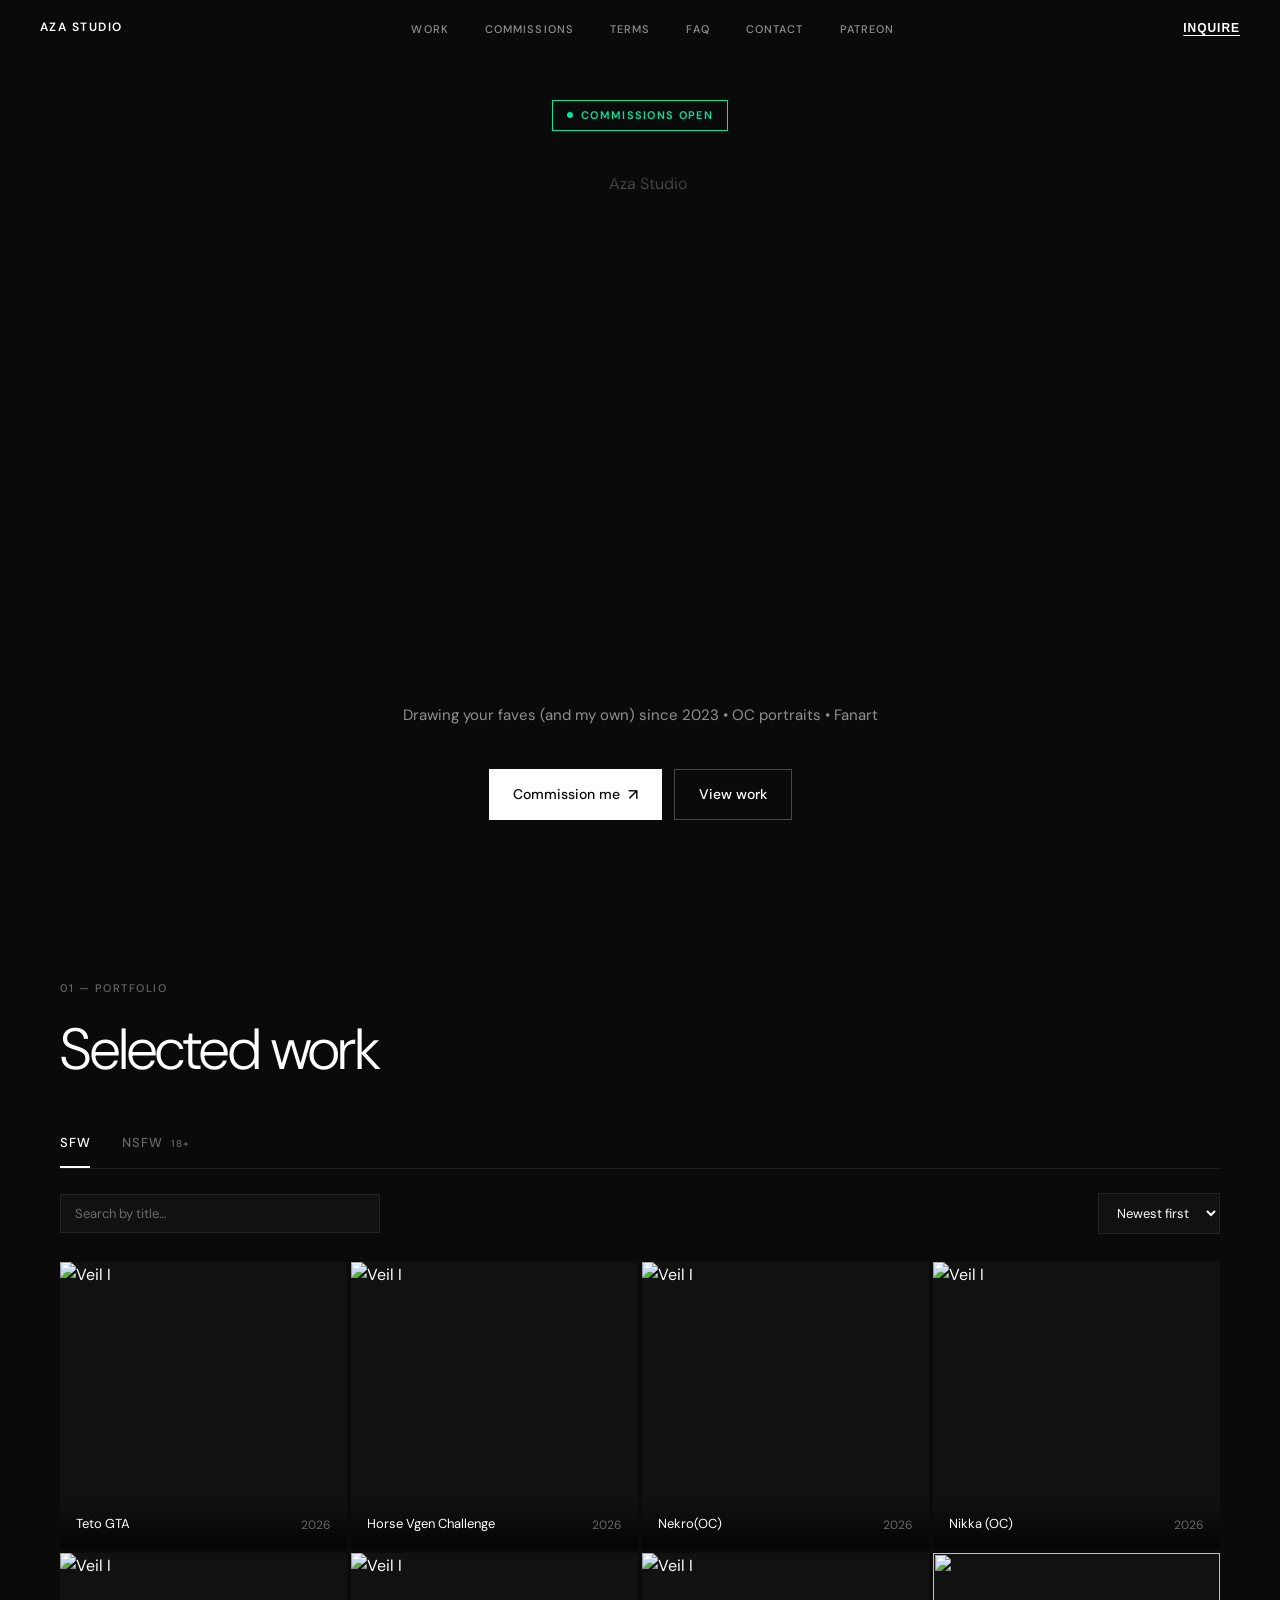
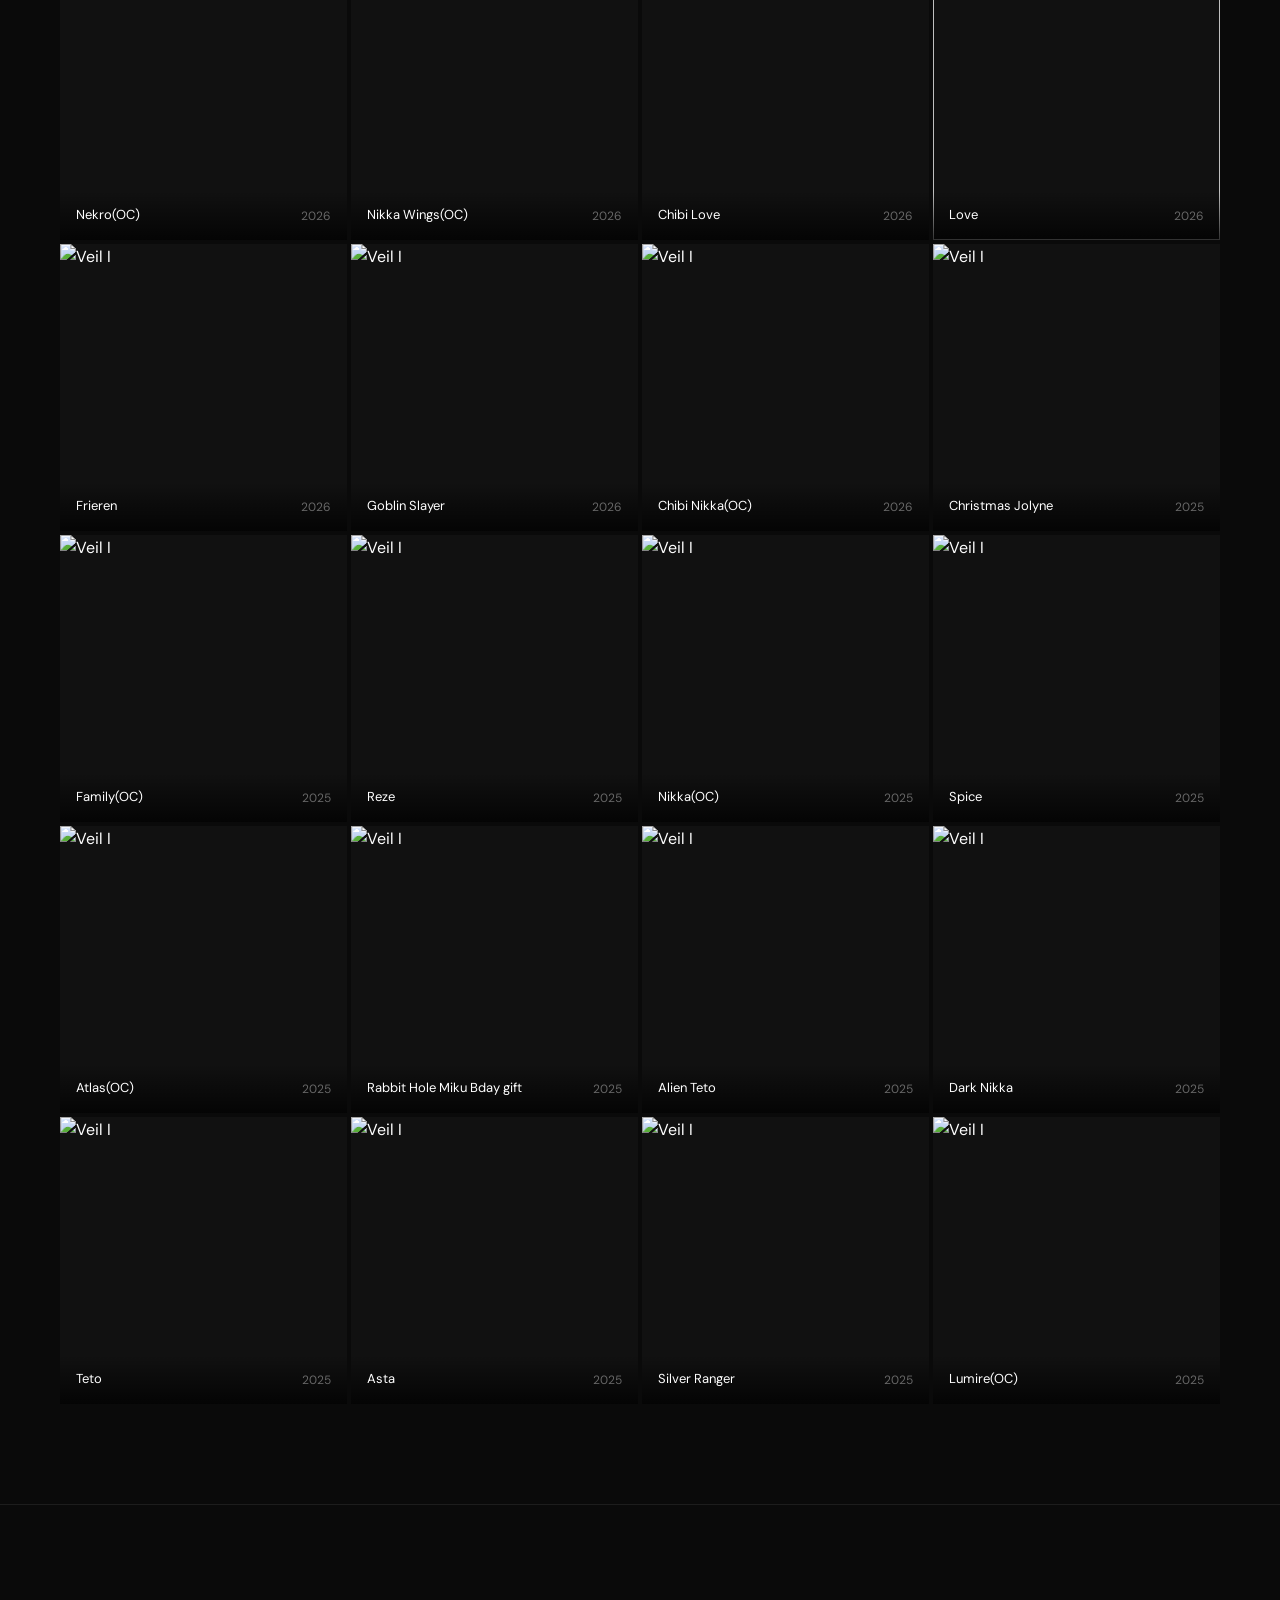
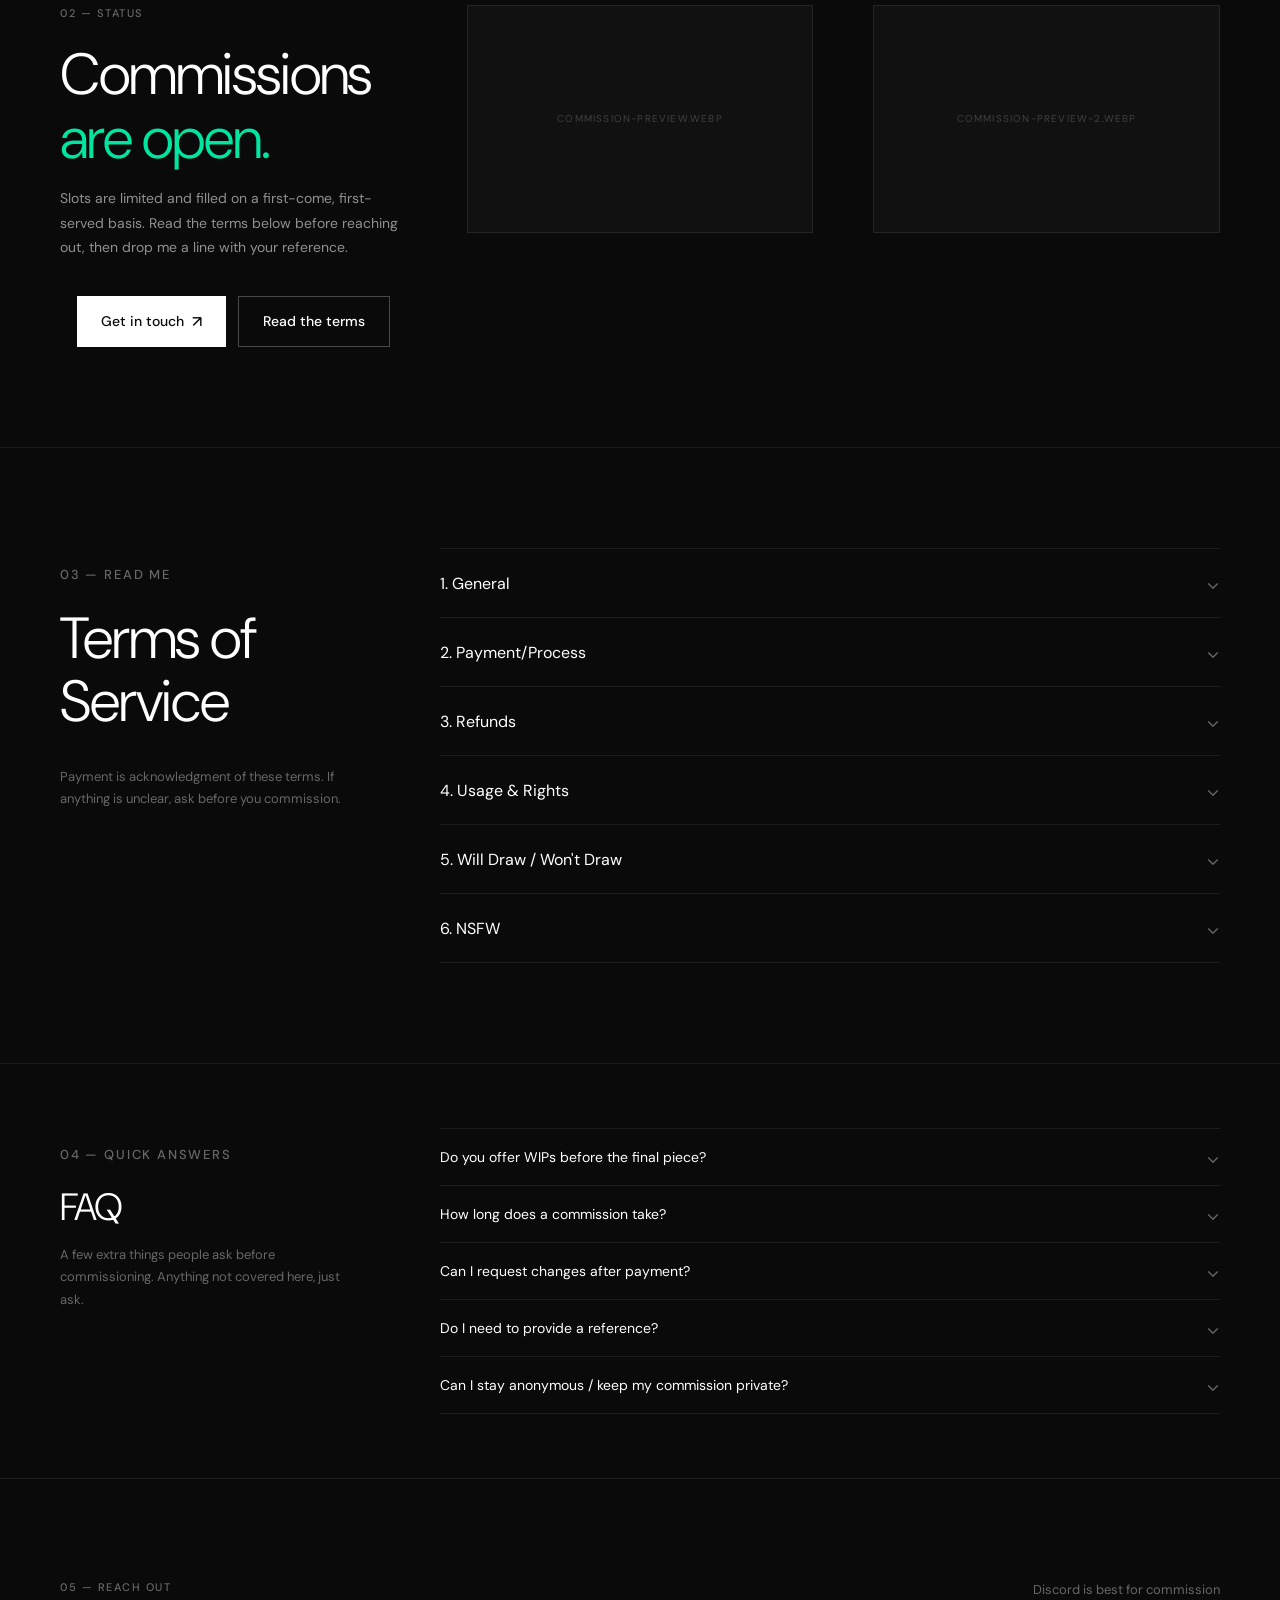
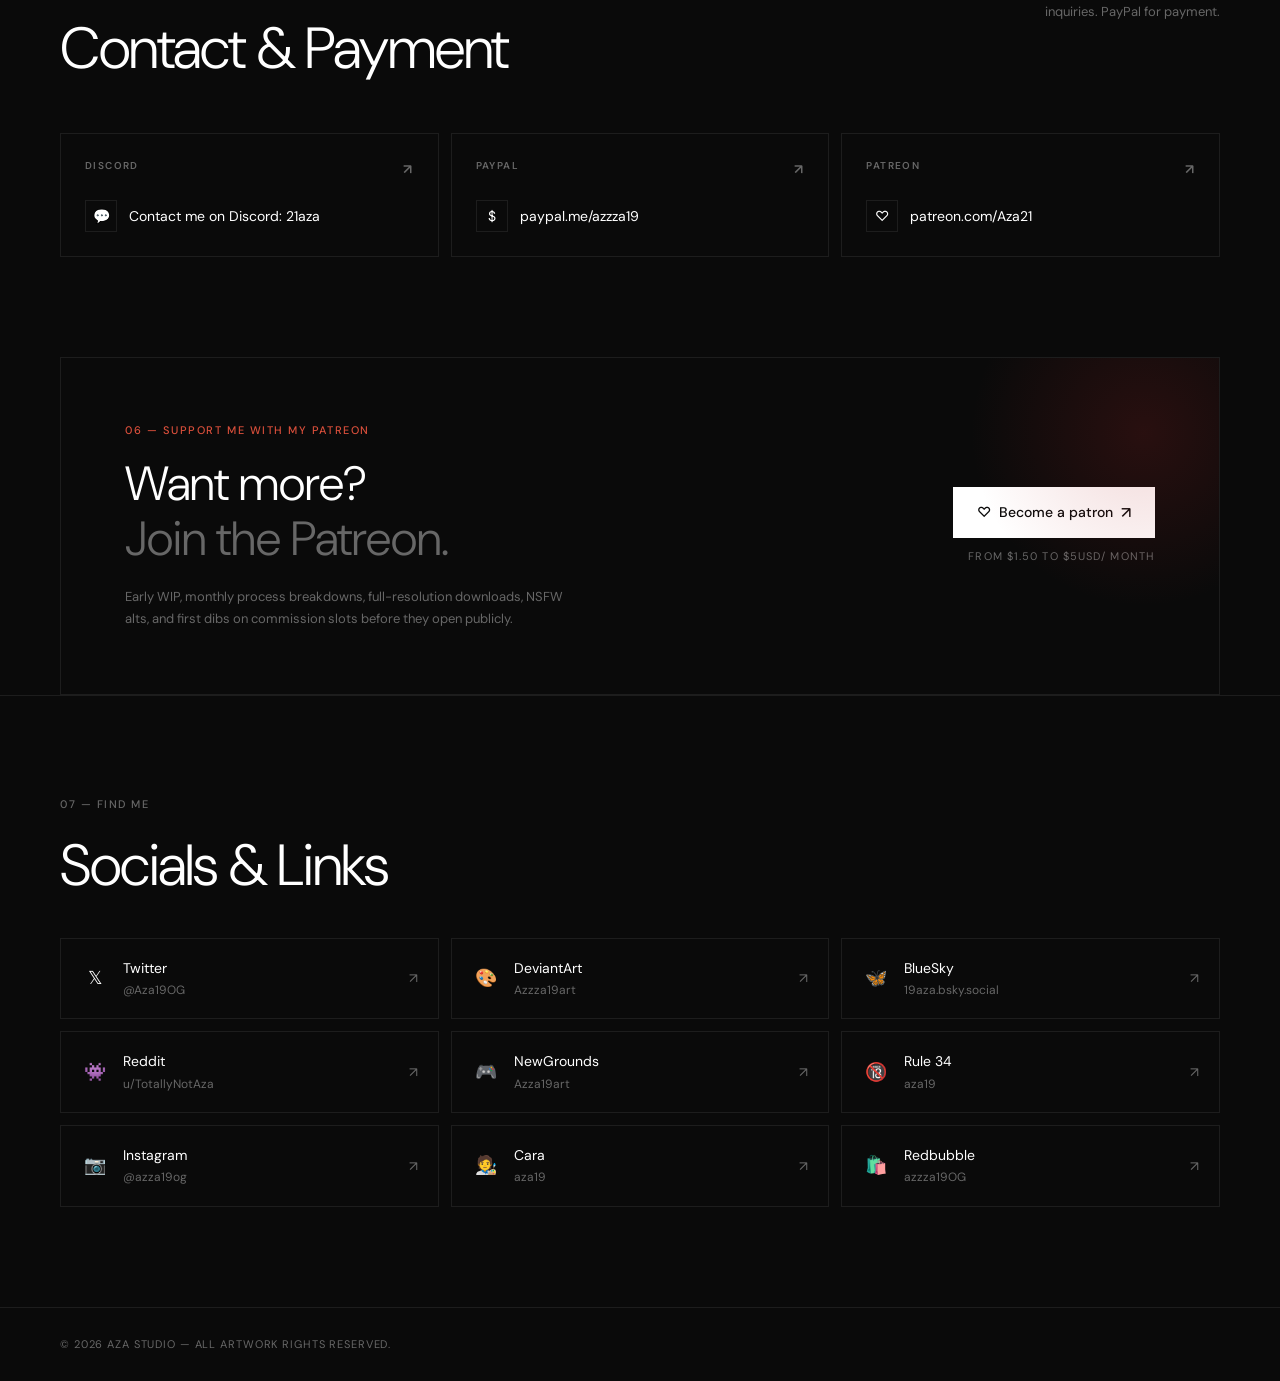
==== commit dd41ebc7: "Add files via upload" ====
--- a/azastudio.html
+++ b/azastudio.html
@@ -4,6 +4,16 @@
   <meta charset="UTF-8" />
   <meta name="viewport" content="width=device-width, initial-scale=1.0" />
   <title>Aza Studio</title>
+
+  <!-- Open Graph / Social Preview -->
+  <meta property="og:title" content="Aza Studio — Commissions Open" />
+  <meta property="og:description" content="Character portraits, illustrations, and OC art. SFW & NSFW commissions currently open." />
+  <meta property="og:image" content="banner.jpg" />
+  <meta property="og:type" content="website" />
+  <meta name="twitter:card" content="summary_large_image" />
+  <meta name="twitter:title" content="Aza Studio — Commissions Open" />
+  <meta name="twitter:description" content="Character portraits, illustrations, and OC art. SFW & NSFW commissions currently open." />
+  <meta name="twitter:image" content="https://azastudio.art/banner.jpg" />
   <link rel="preconnect" href="https://fonts.googleapis.com" />
   <link rel="preconnect" href="https://fonts.gstatic.com" crossorigin />
   <link href="https://fonts.googleapis.com/css2?family=Inter:wght@300;400;500;600&family=DM+Sans:wght@300;400;500&display=swap" rel="stylesheet" />
@@ -79,7 +89,16 @@
       transition: color 0.2s;
     }
     .nav-links a:hover { color: var(--text); }
- 
+    .nav-links a.active { color: var(--text); }
+
+    .mobile-menu a.active { color: var(--text); }
+ 
+    .nav-right {
+      display: flex;
+      align-items: center;
+      gap: 20px;
+    }
+
     .nav-inquire {
       font-size: 12px;
       font-weight: 600;
@@ -93,6 +112,50 @@
       border: none;
     }
     .nav-inquire:hover { color: var(--accent); }
+
+    .nav-hamburger {
+      display: none;
+      background: none;
+      border: none;
+      color: var(--text);
+      font-size: 22px;
+      line-height: 1;
+      cursor: pointer;
+      padding: 4px;
+    }
+
+    .mobile-menu {
+      position: fixed;
+      top: 56px;
+      left: 0;
+      right: 0;
+      z-index: 99;
+      background: var(--bg);
+      border-bottom: 1px solid var(--border);
+      display: flex;
+      flex-direction: column;
+      padding: 8px 24px 12px;
+      transform: translateY(-8px);
+      opacity: 0;
+      pointer-events: none;
+      transition: opacity 0.2s ease, transform 0.2s ease;
+    }
+    .mobile-menu.open {
+      opacity: 1;
+      transform: translateY(0);
+      pointer-events: all;
+    }
+    .mobile-menu a {
+      padding: 16px 0;
+      font-size: 14px;
+      font-weight: 500;
+      letter-spacing: 0.08em;
+      text-transform: uppercase;
+      color: var(--subdued);
+      text-decoration: none;
+      border-bottom: 1px solid var(--border);
+    }
+    .mobile-menu a:last-child { border-bottom: none; }
  
     /* ─── HERO ─── */
     #home {
@@ -818,6 +881,40 @@
       padding: 0 4px;
     }
     .lightbox-meta span { font-size: 13px; color: var(--muted); }
+
+    /* ─── BACK TO TOP ─── */
+    .back-to-top {
+      position: fixed;
+      bottom: 28px;
+      right: 28px;
+      z-index: 90;
+      width: 44px;
+      height: 44px;
+      display: flex;
+      align-items: center;
+      justify-content: center;
+      background: var(--bg-card);
+      border: 1px solid var(--border);
+      color: var(--text);
+      font-size: 18px;
+      cursor: pointer;
+      opacity: 0;
+      transform: translateY(10px);
+      pointer-events: none;
+      transition: opacity 0.25s ease, transform 0.25s ease, border-color 0.2s, background 0.2s;
+    }
+    .back-to-top.visible {
+      opacity: 1;
+      transform: translateY(0);
+      pointer-events: all;
+    }
+    .back-to-top:hover {
+      border-color: rgba(255,255,255,0.25);
+      background: var(--bg-hover);
+    }
+    @media (max-width: 900px) {
+      .back-to-top { bottom: 20px; right: 20px; width: 40px; height: 40px; font-size: 16px; }
+    }
  
     /* ─── SOCIALS ─── */
     #socials { border-top: 1px solid var(--border); }
@@ -886,6 +983,8 @@
     @media (max-width: 900px) {
       nav { padding: 0 24px; }
       .nav-links { display: none; }
+      .nav-hamburger { display: flex; align-items: center; justify-content: center; }
+      .hero-bg-image { width: 100%; height: auto; aspect-ratio: 3 / 1; }
       #home { padding: 100px 24px 60px; }
       .section { padding: 72px 24px; }
       .commissions-grid,
@@ -904,6 +1003,14 @@
     @media (max-width: 560px) {
       .contact-cards { grid-template-columns: 1fr; }
       .gallery { grid-template-columns: 1fr; }
+      .gallery-toolbar { flex-direction: column; align-items: stretch; }
+      .gallery-search { max-width: 100%; }
+      .gallery-sort { width: 100%; }
+      .tab-bar { flex-wrap: wrap; row-gap: 4px; }
+      .tab { margin-right: 20px; }
+      .patreon-title { font-size: clamp(24px, 8vw, 36px); }
+      .hero-desc { font-size: 14px; }
+      section .section-title { font-size: clamp(30px, 8vw, 44px); }
     }
   </style>
 </head>
@@ -920,8 +1027,20 @@
     <li><a href="#contact">Contact</a></li>
     <li><a href="#patreon">Patreon</a></li>
   </ul>
-  <button class="nav-inquire" onclick="document.getElementById('contact').scrollIntoView({behavior:'smooth'})">Inquire</button>
+  <div class="nav-right">
+    <button class="nav-hamburger" onclick="toggleMobileMenu()" aria-label="Open menu">☰</button>
+    <button class="nav-inquire" onclick="document.getElementById('contact').scrollIntoView({behavior:'smooth'})">Inquire</button>
+  </div>
 </nav>
+
+<div class="mobile-menu" id="mobileMenu">
+  <a href="#work" onclick="closeMobileMenu()">Work</a>
+  <a href="#commissions" onclick="closeMobileMenu()">Commissions</a>
+  <a href="#terms" onclick="closeMobileMenu()">Terms</a>
+  <a href="#faq" onclick="closeMobileMenu()">FAQ</a>
+  <a href="#contact" onclick="closeMobileMenu()">Contact</a>
+  <a href="#patreon" onclick="closeMobileMenu()">Patreon</a>
+</div>
  
 <!-- ──────────────── HERO ──────────────── -->
 <section id="home">
@@ -933,7 +1052,7 @@
         Commissions Open
       </div>
       <div class="hero-title-wrap">
-        <img class="hero-bg-image" src="banner.jpg" alt="Aza Studio" />
+        <img class="hero-bg-image" src="banner.webp" alt="Aza Studio" />
       </div>
       <p class="hero-desc">Drawing your faves (and my own) since 2023 • OC portraits • Fanart </p>
       <div class="btn-group">
@@ -975,7 +1094,7 @@
     <div class="gallery">
  
       <div class="gallery-item" data-date="2026-01-20" onclick="openLightbox(this)">
-        <img class="art-placeholder" src="goblin.jpg" alt="Veil I" />
+        <img class="art-placeholder" src="goblin.webp" alt="Veil I" loading="lazy" />
         </img>
         <div class="gallery-caption">
           <span class="caption-title">Goblin Slayer</span>
@@ -984,7 +1103,7 @@
       </div>
  
       <div class="gallery-item" data-date="2026-03-09" onclick="openLightbox(this)">
-        <img class="art-placeholder" src="wings.jpg" alt="Veil I" />
+        <img class="art-placeholder" src="wings.webp" alt="Veil I" loading="lazy" />
         </img>
         <div class="gallery-caption">
           <span class="caption-title">Nikka Wings(OC)</span>
@@ -993,7 +1112,7 @@
       </div>
 			
 		<div class="gallery-item" data-date="2026-02-14" onclick="openLightbox(this)">
-        <img class="art-placeholder" src="love2.jpg" alt="Veil I" />
+        <img class="art-placeholder" src="love2.webp" alt="Veil I" loading="lazy" />
         </img>
         <div class="gallery-caption">
           <span class="caption-title">Chibi Love</span>
@@ -1002,7 +1121,7 @@
       </div>
 	  
       <div class="gallery-item" data-date="2026-06-04" onclick="openLightbox(this)">
-        <img class="art-placeholder" src="necro.jpg" alt="Veil I" />
+        <img class="art-placeholder" src="necro.webp" alt="Veil I" loading="lazy" />
         </img>
         <div class="gallery-caption">
           <span class="caption-title">Nekro(OC)</span>
@@ -1010,7 +1129,7 @@
         </div>
       </div>
 	  <div class="gallery-item" data-date="2025-05-03" onclick="openLightbox(this)">
-        <img class="art-placeholder" src="lumire.jpg" alt="Veil I" />
+        <img class="art-placeholder" src="lumire.webp" alt="Veil I" loading="lazy" />
         </img>
         <div class="gallery-caption">
           <span class="caption-title">Lumire(OC)</span>
@@ -1018,7 +1137,7 @@
         </div>
       </div>
 	  <div class="gallery-item" data-date="2025-08-20" onclick="openLightbox(this)">
-        <img class="art-placeholder" src="atlas.jpg" alt="Veil I" />
+        <img class="art-placeholder" src="atlas.webp" alt="Veil I" loading="lazy" />
         </img>
         <div class="gallery-caption">
           <span class="caption-title">Atlas(OC)</span>
@@ -1026,7 +1145,7 @@
         </div>
       </div>
 	  <div class="gallery-item" data-date="2025-12-17" onclick="openLightbox(this)">
-        <img class="art-placeholder" src="Family.jpg" alt="Veil I" />
+        <img class="art-placeholder" src="Family.webp" alt="Veil I" loading="lazy" />
         </img>
         <div class="gallery-caption">
           <span class="caption-title">Family(OC)</span>
@@ -1034,7 +1153,7 @@
         </div>
       </div>
 	  <div class="gallery-item" data-date="2026-07-15" onclick="openLightbox(this)">
-        <img class="art-placeholder" src="tetogta.jpg" alt="Veil I" />
+        <img class="art-placeholder" src="tetogta.webp" alt="Veil I" loading="lazy" />
         </img>
         <div class="gallery-caption">
           <span class="caption-title">Teto GTA</span>
@@ -1042,7 +1161,7 @@
         </div>
       </div>
 	  <div class="gallery-item" data-date="2025-08-28" onclick="openLightbox(this)">
-        <img class="art-placeholder" src="nikka4.jpg" alt="Veil I" />
+        <img class="art-placeholder" src="nikka4.webp" alt="Veil I" loading="lazy" />
         </img>
         <div class="gallery-caption">
           <span class="caption-title">Nikka(OC)</span>
@@ -1050,7 +1169,7 @@
         </div>
       </div>
 	  <div class="gallery-item" data-date="2025-06-09" onclick="openLightbox(this)">
-        <img class="art-placeholder" src="alienteto.jpg" alt="Veil I" />
+        <img class="art-placeholder" src="alienteto.webp" alt="Veil I" loading="lazy" />
         </img>
         <div class="gallery-caption">
           <span class="caption-title">Alien Teto</span>
@@ -1058,7 +1177,7 @@
         </div>
       </div>
 	  <div class="gallery-item" data-date="2026-01-17" onclick="openLightbox(this)">
-        <img class="art-placeholder" src="nikkacute.jpg" alt="Veil I" />
+        <img class="art-placeholder" src="nikkacute.webp" alt="Veil I" loading="lazy" />
         </img>
         <div class="gallery-caption">
           <span class="caption-title">Chibi Nikka(OC)</span>
@@ -1066,7 +1185,7 @@
         </div>
       </div>
 	  <div class="gallery-item" data-date="2025-12-04" onclick="openLightbox(this)">
-        <img class="art-placeholder" src="Reze.jpg" alt="Veil I" />
+        <img class="art-placeholder" src="Reze.webp" alt="Veil I" loading="lazy" />
         </img>
         <div class="gallery-caption">
           <span class="caption-title">Reze</span>
@@ -1074,7 +1193,7 @@
         </div>
       </div>
 	  <div class="gallery-item" data-date="2025-05-20" onclick="openLightbox(this)">
-        <img class="art-placeholder" src="asta.jpg" alt="Veil I" />
+        <img class="art-placeholder" src="asta.webp" alt="Veil I" loading="lazy" />
         </img>
         <div class="gallery-caption">
           <span class="caption-title">Asta</span>
@@ -1083,7 +1202,7 @@
       </div>
  
       <div class="gallery-item" data-date="2026-02-14" onclick="openLightbox(this)">
-        <img class="art-placeholder" src="love.jpg" />
+        <img class="art-placeholder" src="love.webp" loading="lazy" />
         </img>
         <div class="gallery-caption">
           <span class="caption-title">Love</span>
@@ -1091,7 +1210,7 @@
         </div>
       </div>
 	  <div class="gallery-item" data-date="2026-04-17" onclick="openLightbox(this)">
-        <img class="art-placeholder" src="nekro.jpg" alt="Veil I" />
+        <img class="art-placeholder" src="nekro.webp" alt="Veil I" loading="lazy" />
         </img>
         <div class="gallery-caption">
           <span class="caption-title">Nekro(OC)</span>
@@ -1099,7 +1218,7 @@
         </div>
       </div>
 	<div class="gallery-item" data-date="2025-06-05" onclick="openLightbox(this)">
-        <img class="art-placeholder" src="favicon.png" alt="Veil I" />
+        <img class="art-placeholder" src="favicon.webp" alt="Veil I" loading="lazy" />
         </img>
         <div class="gallery-caption">
           <span class="caption-title">Dark Nikka</span>
@@ -1107,7 +1226,7 @@
        </div>
 	  </div>
 	<div class="gallery-item" data-date="2026-01-21" onclick="openLightbox(this)">
-        <img class="art-placeholder" src="frieren.jpg" alt="Veil I" />
+        <img class="art-placeholder" src="frieren.webp" alt="Veil I" loading="lazy" />
         </img>
         <div class="gallery-caption">
           <span class="caption-title">Frieren</span>
@@ -1115,7 +1234,7 @@
         </div>
 		</div>
 	<div class="gallery-item" data-date="2025-05-09" onclick="openLightbox(this)">
-        <img class="art-placeholder" src="power.jpg" alt="Veil I" />
+        <img class="art-placeholder" src="power.webp" alt="Veil I" loading="lazy" />
         </img>
         <div class="gallery-caption">
           <span class="caption-title">Silver Ranger</span>
@@ -1123,7 +1242,7 @@
         </div>
 	</div>
 		<div class="gallery-item" data-date="2025-06-04" onclick="openLightbox(this)">
-        <img class="art-placeholder" src="teto2.jpg" alt="Veil I" />
+        <img class="art-placeholder" src="teto2.webp" alt="Veil I" loading="lazy" />
         </img>
         <div class="gallery-caption">
           <span class="caption-title">Teto</span>
@@ -1131,7 +1250,7 @@
         </div>
 		</div>
 		<div class="gallery-item" data-date="2025-08-21" onclick="openLightbox(this)">
-        <img class="art-placeholder" src="spice.jpg" alt="Veil I" />
+        <img class="art-placeholder" src="spice.webp" alt="Veil I" loading="lazy" />
         </img>
         <div class="gallery-caption">
           <span class="caption-title">Spice</span>
@@ -1139,7 +1258,7 @@
         </div>
 		</div>
 		<div class="gallery-item" data-date="2025-12-29" onclick="openLightbox(this)">
-        <img class="art-placeholder" src="jolyne.jpg" alt="Veil I" />
+        <img class="art-placeholder" src="jolyne.webp" alt="Veil I" loading="lazy" />
         </img>
         <div class="gallery-caption">
           <span class="caption-title">Christmas Jolyne</span>
@@ -1147,7 +1266,7 @@
         </div>
 		</div>
 		<div class="gallery-item" data-date="2026-06-09" onclick="openLightbox(this)">
-        <img class="art-placeholder" src="horse.jpg" alt="Veil I" />
+        <img class="art-placeholder" src="horse.webp" alt="Veil I" loading="lazy" />
         </img>
         <div class="gallery-caption">
           <span class="caption-title">Horse Vgen Challenge</span>
@@ -1155,7 +1274,7 @@
         </div>
 		</div>
 		<div class="gallery-item" data-date="2026-05-22" onclick="openLightbox(this)">
-        <img class="art-placeholder" src="nikka3.jpg" alt="Veil I" />
+        <img class="art-placeholder" src="nikka3.webp" alt="Veil I" loading="lazy" />
         </img>
         <div class="gallery-caption">
           <span class="caption-title">Nikka (OC)</span>
@@ -1163,7 +1282,7 @@
         </div>
 		</div>
 		<div class="gallery-item" data-date="2025-08-02" onclick="openLightbox(this)">
-        <img class="art-placeholder" src="rabbit.jpg" alt="Veil I" />
+        <img class="art-placeholder" src="rabbit.webp" alt="Veil I" loading="lazy" />
         </img>
         <div class="gallery-caption">
           <span class="caption-title">Rabbit Hole Miku Bday gift</span>
@@ -1190,7 +1309,7 @@
 
         <!-- ── NSFW IMAGE 1 ── -->
         <div class="gallery-item" data-date="2026-06-15" onclick="openLightbox(this)">
-          <img class="art-placeholder" src="pomni.jpg" alt="Piece 1" />
+          <img class="art-placeholder" src="pomni.webp" alt="Piece 1" loading="lazy" />
           <div class="gallery-caption">
             <span class="caption-title">Pomni Anal</span>
             <span class="caption-year">2026</span>
@@ -1199,7 +1318,7 @@
 
         <!-- ── NSFW IMAGE 2 ── -->
         <div class="gallery-item" data-date="2026-06-18" onclick="openLightbox(this)">
-          <img class="art-placeholder" src="rebecca.jpg" alt="Piece 2" />
+          <img class="art-placeholder" src="rebecca.webp" alt="Piece 2" loading="lazy" />
           <div class="gallery-caption">
             <span class="caption-title">Rebecca</span>
             <span class="caption-year">2026</span>
@@ -1208,7 +1327,7 @@
 
         <!-- ── NSFW IMAGE 3 ── -->
         <div class="gallery-item" data-date="2025-12-29" onclick="openLightbox(this)">
-          <img class="art-placeholder" src="Dex.jpg" alt="Piece 3" />
+          <img class="art-placeholder" src="Dex.webp" alt="Piece 3" loading="lazy" />
           <div class="gallery-caption">
             <span class="caption-title">Dex(OC)</span>
             <span class="caption-year">2025</span>
@@ -1217,7 +1336,7 @@
 
         <!-- ── NSFW IMAGE 4 ── -->
         <div class="gallery-item" data-date="2026-01-02" onclick="openLightbox(this)">
-          <img class="art-placeholder" src="Neru.jpg" alt="Piece 4" />
+          <img class="art-placeholder" src="Neru.webp" alt="Piece 4" loading="lazy" />
           <div class="gallery-caption">
             <span class="caption-title">Akita Neru</span>
             <span class="caption-year">2026</span>
@@ -1226,7 +1345,7 @@
 
         <!-- ── NSFW IMAGE 5 ── -->
         <div class="gallery-item" data-date="2026-06-27" onclick="openLightbox(this)">
-          <img class="art-placeholder" src="mina.jpg" alt="Piece 5" />
+          <img class="art-placeholder" src="mina.webp" alt="Piece 5" loading="lazy" />
           <div class="gallery-caption">
             <span class="caption-title">Mina (MHA)</span>
             <span class="caption-year">2026</span>
@@ -1235,7 +1354,7 @@
 
         <!-- ── NSFW IMAGE 6 ── -->
         <div class="gallery-item" data-date="2026-04-09" onclick="openLightbox(this)">
-          <img class="art-placeholder" src="Cat.jpg" alt="Piece 6" />
+          <img class="art-placeholder" src="cat.webp" alt="Piece 6" loading="lazy" />
           <div class="gallery-caption">
             <span class="caption-title">Catalyst</span>
             <span class="caption-year">2026</span>
@@ -1244,7 +1363,7 @@
 
         <!-- ── NSFW IMAGE 7 ── -->
         <div class="gallery-item" data-date="2026-4-14" onclick="openLightbox(this)">
-          <img class="art-placeholder" src="Raven.jpg" alt="Piece 7" />
+          <img class="art-placeholder" src="Raven.webp" alt="Piece 7" loading="lazy" />
           <div class="gallery-caption">
             <span class="caption-title">Raven</span>
             <span class="caption-year">2026</span>
@@ -1253,7 +1372,7 @@
 
         <!-- ── NSFW IMAGE 8 ── -->
         <div class="gallery-item" data-date="2026-06-10" onclick="openLightbox(this)">
-          <img class="art-placeholder" src="kiara.jpg" alt="Piece 8" />
+          <img class="art-placeholder" src="kiara.webp" alt="Piece 8" loading="lazy" />
           <div class="gallery-caption">
             <span class="caption-title">Kiara JJK</span>
             <span class="caption-year">2026</span>
@@ -1262,7 +1381,7 @@
 		
 		<!-- ── NSFW IMAGE 9 ── -->
 		<div class="gallery-item" data-date="2026-02-18" onclick="openLightbox(this)">
-            <img class="art-placeholder" src="Jane.jpg" alt="Your Title" />
+            <img class="art-placeholder" src="Jane.webp" alt="Your Title" loading="lazy" />
             <div class="gallery-caption">
               <span class="caption-title">Jane Doe</span>
               <span class="caption-year">2026</span>
@@ -1270,7 +1389,7 @@
           </div>
 		<!-- ── NSFW IMAGE 9 ── -->
 		<div class="gallery-item" data-date="2025-11-26" onclick="openLightbox(this)">
-            <img class="art-placeholder" src="Teto.jpg" alt="Your Title" />
+            <img class="art-placeholder" src="Teto.webp" alt="Your Title" loading="lazy" />
             <div class="gallery-caption">
               <span class="caption-title">Kasane Teto</span>
               <span class="caption-year">2025</span>
@@ -1278,7 +1397,7 @@
           </div>
 		<!-- ── NSFW IMAGE 9 ── -->
 		<div class="gallery-item" data-date="2025-08-16" onclick="openLightbox(this)">
-            <img class="art-placeholder" src="makima.jpg" alt="Your Title" />
+            <img class="art-placeholder" src="makima.webp" alt="Your Title" loading="lazy" />
             <div class="gallery-caption">
               <span class="caption-title">Makima Shower</span>
               <span class="caption-year">2025</span>
@@ -1286,7 +1405,7 @@
           </div>
 		<!-- ── NSFW IMAGE 9 ── -->
 		<div class="gallery-item" data-date="2026-05-09" onclick="openLightbox(this)">
-            <img class="art-placeholder" src="axle.jpg" alt="Your Title" />
+            <img class="art-placeholder" src="axle.webp" alt="Your Title" loading="lazy" />
             <div class="gallery-caption">
               <span class="caption-title">Axle Apex</span>
               <span class="caption-year">2026</span>
@@ -1294,7 +1413,7 @@
           </div>
 		  <!-- ── NSFW IMAGE 9 ── -->
 		<div class="gallery-item" data-date="2026-06-01" onclick="openLightbox(this)">
-            <img class="art-placeholder" src="kit.jpg" alt="Your Title" />
+            <img class="art-placeholder" src="kit.webp" alt="Your Title" loading="lazy" />
             <div class="gallery-caption">
               <span class="caption-title">Kit</span>
               <span class="caption-year">2026</span>
@@ -1302,77 +1421,77 @@
           </div>
 		  <!-- ── NSFW IMAGE 9 ── -->
 		<div class="gallery-item" data-date="2025-05-10" onclick="openLightbox(this)">
-            <img class="art-placeholder" src="teto3.jpg" alt="Your Title" />
+            <img class="art-placeholder" src="teto3.webp" alt="Your Title" loading="lazy" />
             <div class="gallery-caption">
               <span class="caption-title">Teto and Pear</span>
               <span class="caption-year">2025</span>
             </div>
           </div>
 		  <div class="gallery-item" data-date="2025-09-26" onclick="openLightbox(this)">
-            <img class="art-placeholder" src="femboy.jpg" alt="Your Title" />
+            <img class="art-placeholder" src="femboy.webp" alt="Your Title" loading="lazy" />
             <div class="gallery-caption">
               <span class="caption-title">Femboy cock</span>
               <span class="caption-year">2025</span>
             </div>
           </div>
 		  <div class="gallery-item" data-date="2025-08-26" onclick="openLightbox(this)">
-            <img class="art-placeholder" src="lucy.jpg" alt="Your Title" />
+            <img class="art-placeholder" src="lucy.webp" alt="Your Title" loading="lazy" />
             <div class="gallery-caption">
               <span class="caption-title">Lucy</span>
               <span class="caption-year">2025</span>
             </div>
           </div>
 		  <div class="gallery-item" data-date="2026-01-21" onclick="openLightbox(this)">
-            <img class="art-placeholder" src="elf.jpg" alt="Your Title" />
+            <img class="art-placeholder" src="elf.webp" alt="Your Title" loading="lazy" />
             <div class="gallery-caption">
               <span class="caption-title">Frieran</span>
               <span class="caption-year">2026</span>
             </div>
           </div>
 		  <div class="gallery-item" data-date="2026-01-25" onclick="openLightbox(this)">
-            <img class="art-placeholder" src="21.jpg" alt="Your Title" />
+            <img class="art-placeholder" src="21.webp" alt="Your Title" loading="lazy" />
             <div class="gallery-caption">
               <span class="caption-title">Android 21</span>
               <span class="caption-year">2026</span>
             </div>
           </div>
 		  <div class="gallery-item" data-date="2026-05-04" onclick="openLightbox(this)">
-            <img class="art-placeholder" src="axle2.jpg" alt="Your Title" />
+            <img class="art-placeholder" src="axle2.webp" alt="Your Title" loading="lazy" />
             <div class="gallery-caption">
               <span class="caption-title">Axle Apex</span>
               <span class="caption-year">2026</span>
             </div>
           </div>
 		  <div class="gallery-item" data-date="2025-06-11" onclick="openLightbox(this)">
-            <img class="art-placeholder" src="alien.jpg" alt="Your Title" />
+            <img class="art-placeholder" src="alien.webp" alt="Your Title" loading="lazy" />
             <div class="gallery-caption">
               <span class="caption-title">Alien Teto</span>
               <span class="caption-year">2025</span>
             </div>
           </div>
 		  <div class="gallery-item" data-date="2026-06-29" onclick="openLightbox(this)">
-            <img class="art-placeholder" src="gard.jpg" alt="Your Title" />
+            <img class="art-placeholder" src="gard.webp" alt="Your Title" loading="lazy" />
             <div class="gallery-caption">
               <span class="caption-title">Gardevior</span>
               <span class="caption-year">2026</span>
             </div>
           </div>
 		  <div class="gallery-item" data-date="2026-01-25" onclick="openLightbox(this)">
-            <img class="art-placeholder" src="puss.jpg" alt="Your Title" />
+            <img class="art-placeholder" src="puss.webp" alt="Your Title" loading="lazy" />
             <div class="gallery-caption">
               <span class="caption-title">Teto's Kitty</span>
               <span class="caption-year">2026</span>
             </div>
           </div>
 		  <div class="gallery-item" data-date="2026-02-02" onclick="openLightbox(this)">
-            <img class="art-placeholder" src="zero.jpg" alt="Your Title" />
+            <img class="art-placeholder" src="zero.webp" alt="Your Title" loading="lazy" />
             <div class="gallery-caption">
               <span class="caption-title">Zero (OC)</span>
               <span class="caption-year">2026</span>
             </div>
           </div>
 		  <div class="gallery-item" data-date="2026-04-06" onclick="openLightbox(this)">
-            <img class="art-placeholder" src="volc.jpg" alt="Your Title" />
+            <img class="art-placeholder" src="volc.webp" alt="Your Title" loading="lazy" />
             <div class="gallery-caption">
               <span class="caption-title">Volcanikka (Invincible)</span>
               <span class="caption-year">2026</span>
@@ -1383,7 +1502,7 @@
           then change the src, alt, title and year.
 
           <div class="gallery-item" data-date="2025-01-01" onclick="openLightbox(this)">
-            <img class="art-placeholder" src="YOUR-IMAGE.jpg" alt="Your Title" />
+            <img class="art-placeholder" src="YOUR-IMAGE.jpg" alt="Your Title" loading="lazy" />
             <div class="gallery-caption">
               <span class="caption-title">Your Title</span>
               <span class="caption-year">2025</span>
@@ -1412,17 +1531,17 @@
       </div>
     </div>
 	<div class="comm-image">
-	<img src="comms.jpg" alt="Commission preview"
+	<img src="comms.webp" alt="Commission preview" loading="lazy"
 		onerror="this.style.display='none'; this.nextElementSibling.style.display='flex';" />
 	<div class="comm-image-placeholder" style="display:none;">
-		<span style="font-size:10px;color:rgba(255,255,255,0.2)">commission-preview.jpg</span>
+		<span style="font-size:10px;color:rgba(255,255,255,0.2)">commission-preview.webp</span>
 	</div>
 	</div>
     <div class="comm-image comm-image-2">
-	<img src="comms2.jpg" alt="Commission preview"
+	<img src="comms2.webp" alt="Commission preview" loading="lazy"
 		onerror="this.style.display='none'; this.nextElementSibling.style.display='flex';" />
 	<div class="comm-image-placeholder" style="display:none;">
-		<span style="font-size:10px;color:rgba(255,255,255,0.2)">commission-preview-2.jpg</span>
+		<span style="font-size:10px;color:rgba(255,255,255,0.2)">commission-preview-2.webp</span>
 	</div>
 	</div>
   </div>
@@ -1762,6 +1881,9 @@
   <p>© 2026 Aza Studio — All artwork rights reserved.</p>
 </footer>
  
+<!-- ──────────────── BACK TO TOP ──────────────── -->
+<button class="back-to-top" id="backToTop" onclick="window.scrollTo({top:0,behavior:'smooth'})" aria-label="Back to top">↑</button>
+
 <!-- ──────────────── LIGHTBOX ──────────────── -->
 <div class="lightbox" id="lightbox" onclick="closeLightbox(event)">
   <div class="lightbox-inner">
@@ -1778,7 +1900,37 @@
   /* Nav scroll shadow */
   window.addEventListener('scroll', () => {
     document.getElementById('navbar').classList.toggle('scrolled', window.scrollY > 20);
+    closeMobileMenu();
   });
+
+  /* Back to top button */
+  const backToTopBtn = document.getElementById('backToTop');
+  window.addEventListener('scroll', () => {
+    backToTopBtn.classList.toggle('visible', window.scrollY > window.innerHeight * 0.6);
+  });
+
+  /* Active nav link highlighting */
+  const navSections = Array.from(document.querySelectorAll('section[id]'));
+  const navLinkEls = Array.from(document.querySelectorAll('.nav-links a, .mobile-menu a'));
+  function setActiveNav(id) {
+    navLinkEls.forEach(a => {
+      a.classList.toggle('active', a.getAttribute('href') === '#' + id);
+    });
+  }
+  const navObserver = new IntersectionObserver((entries) => {
+    entries.forEach(entry => {
+      if (entry.isIntersecting) setActiveNav(entry.target.id);
+    });
+  }, { rootMargin: '-40% 0px -55% 0px', threshold: 0 });
+  navSections.forEach(section => navObserver.observe(section));
+
+  /* Mobile menu */
+  function toggleMobileMenu() {
+    document.getElementById('mobileMenu').classList.toggle('open');
+  }
+  function closeMobileMenu() {
+    document.getElementById('mobileMenu').classList.remove('open');
+  }
 
   /* Apply default gallery sort on load */
   document.addEventListener('DOMContentLoaded', applyGallerySort);
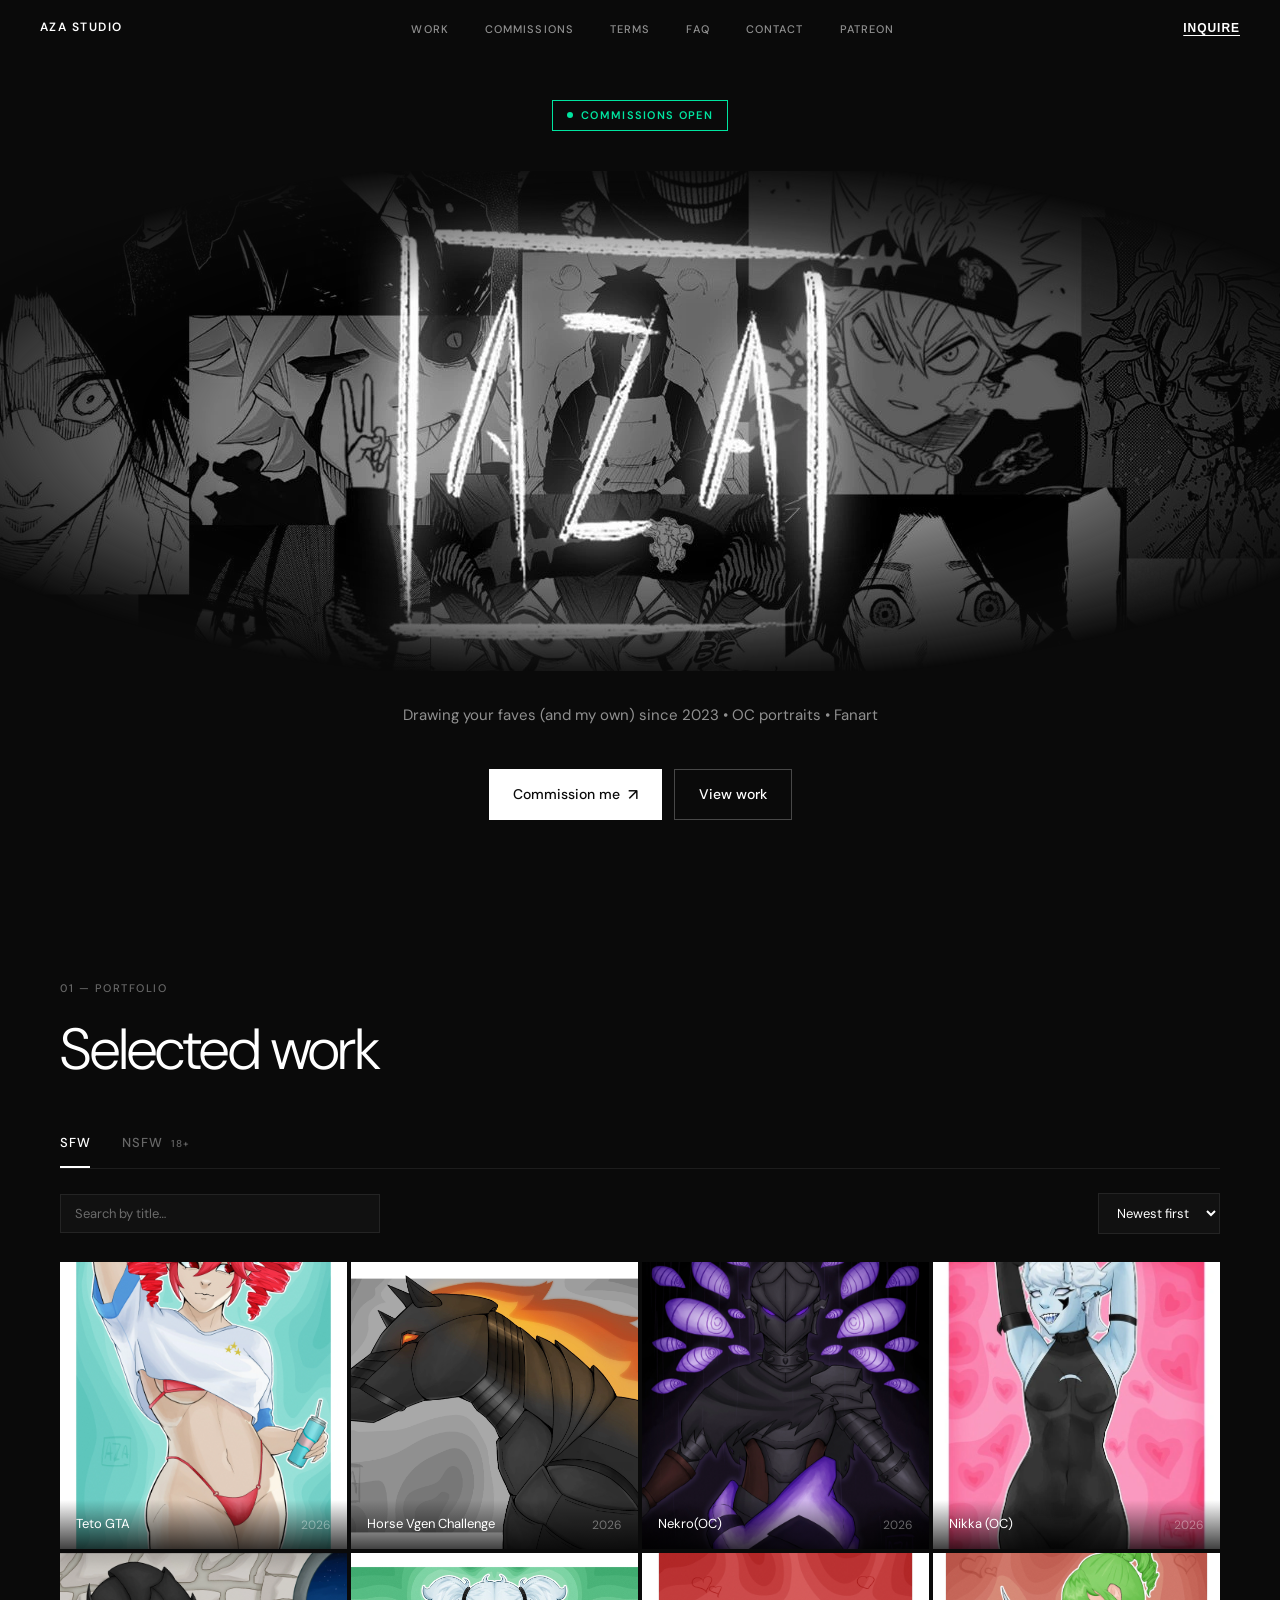
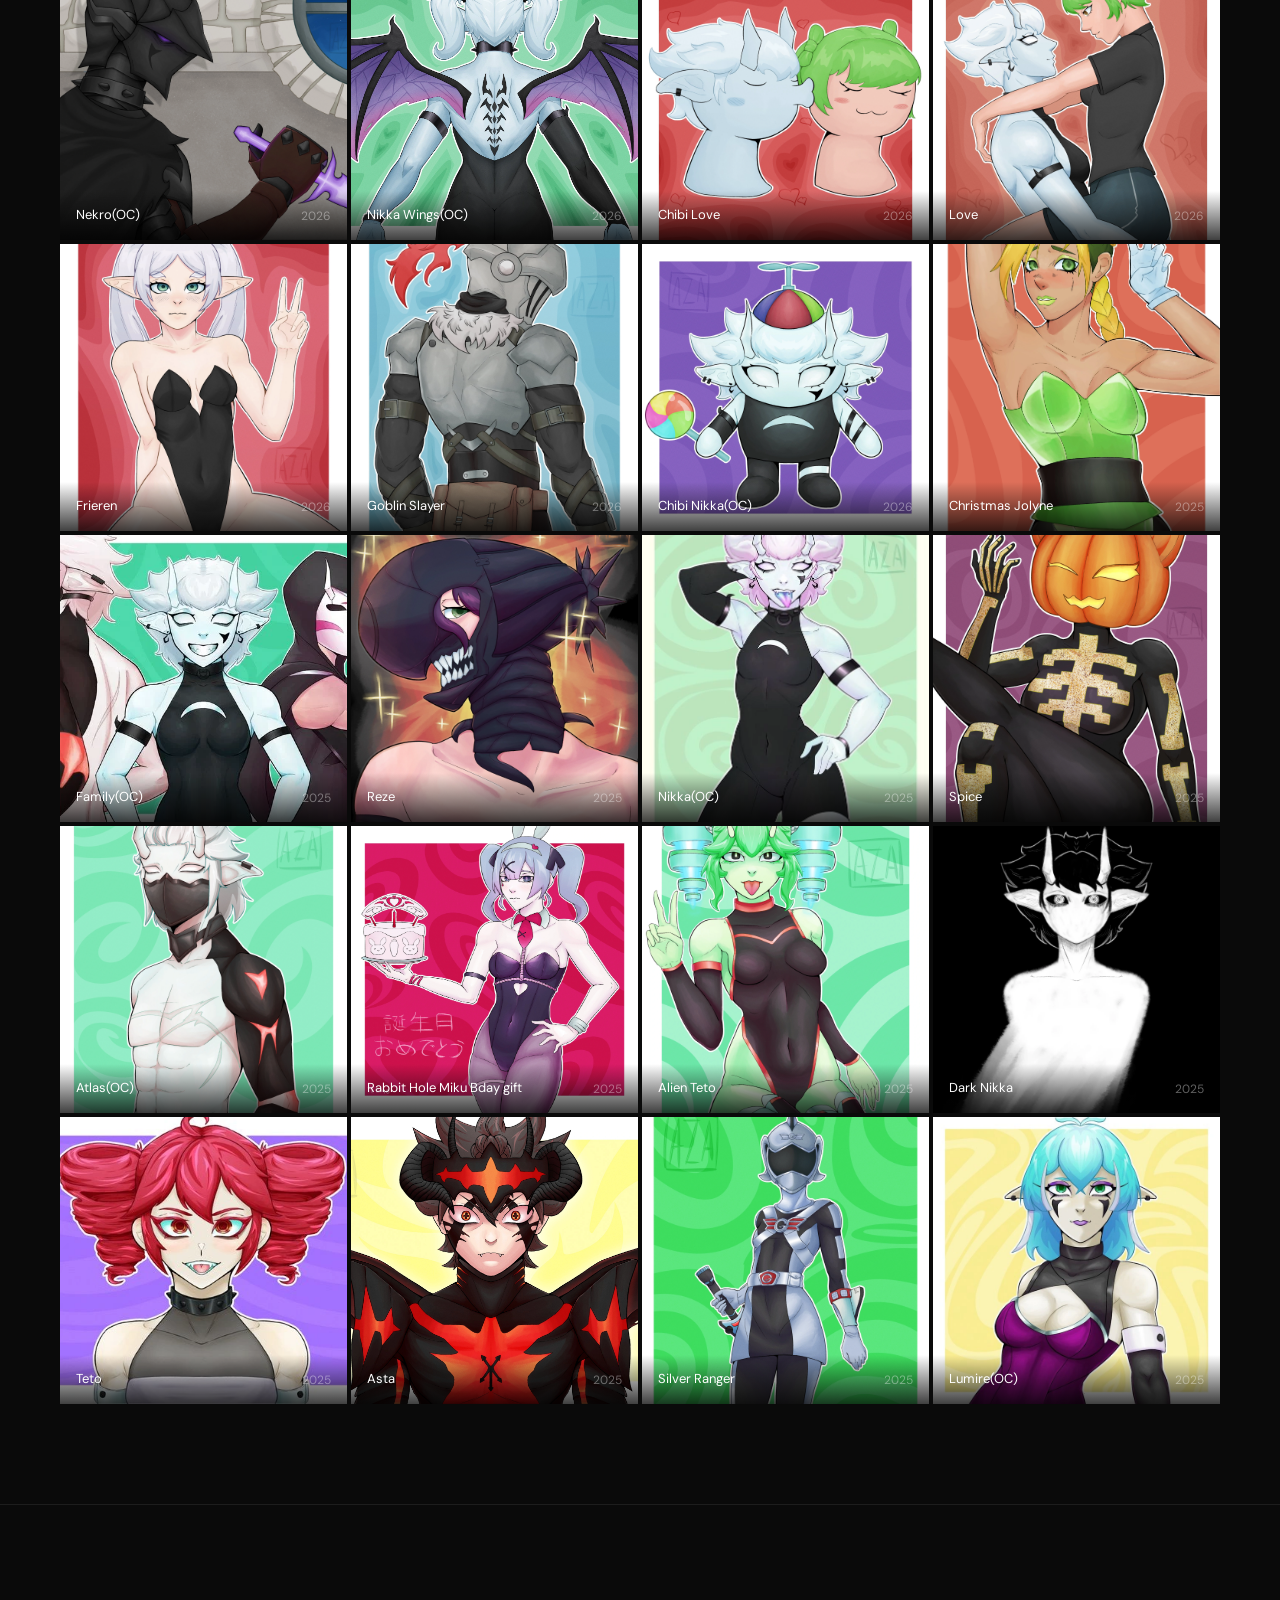
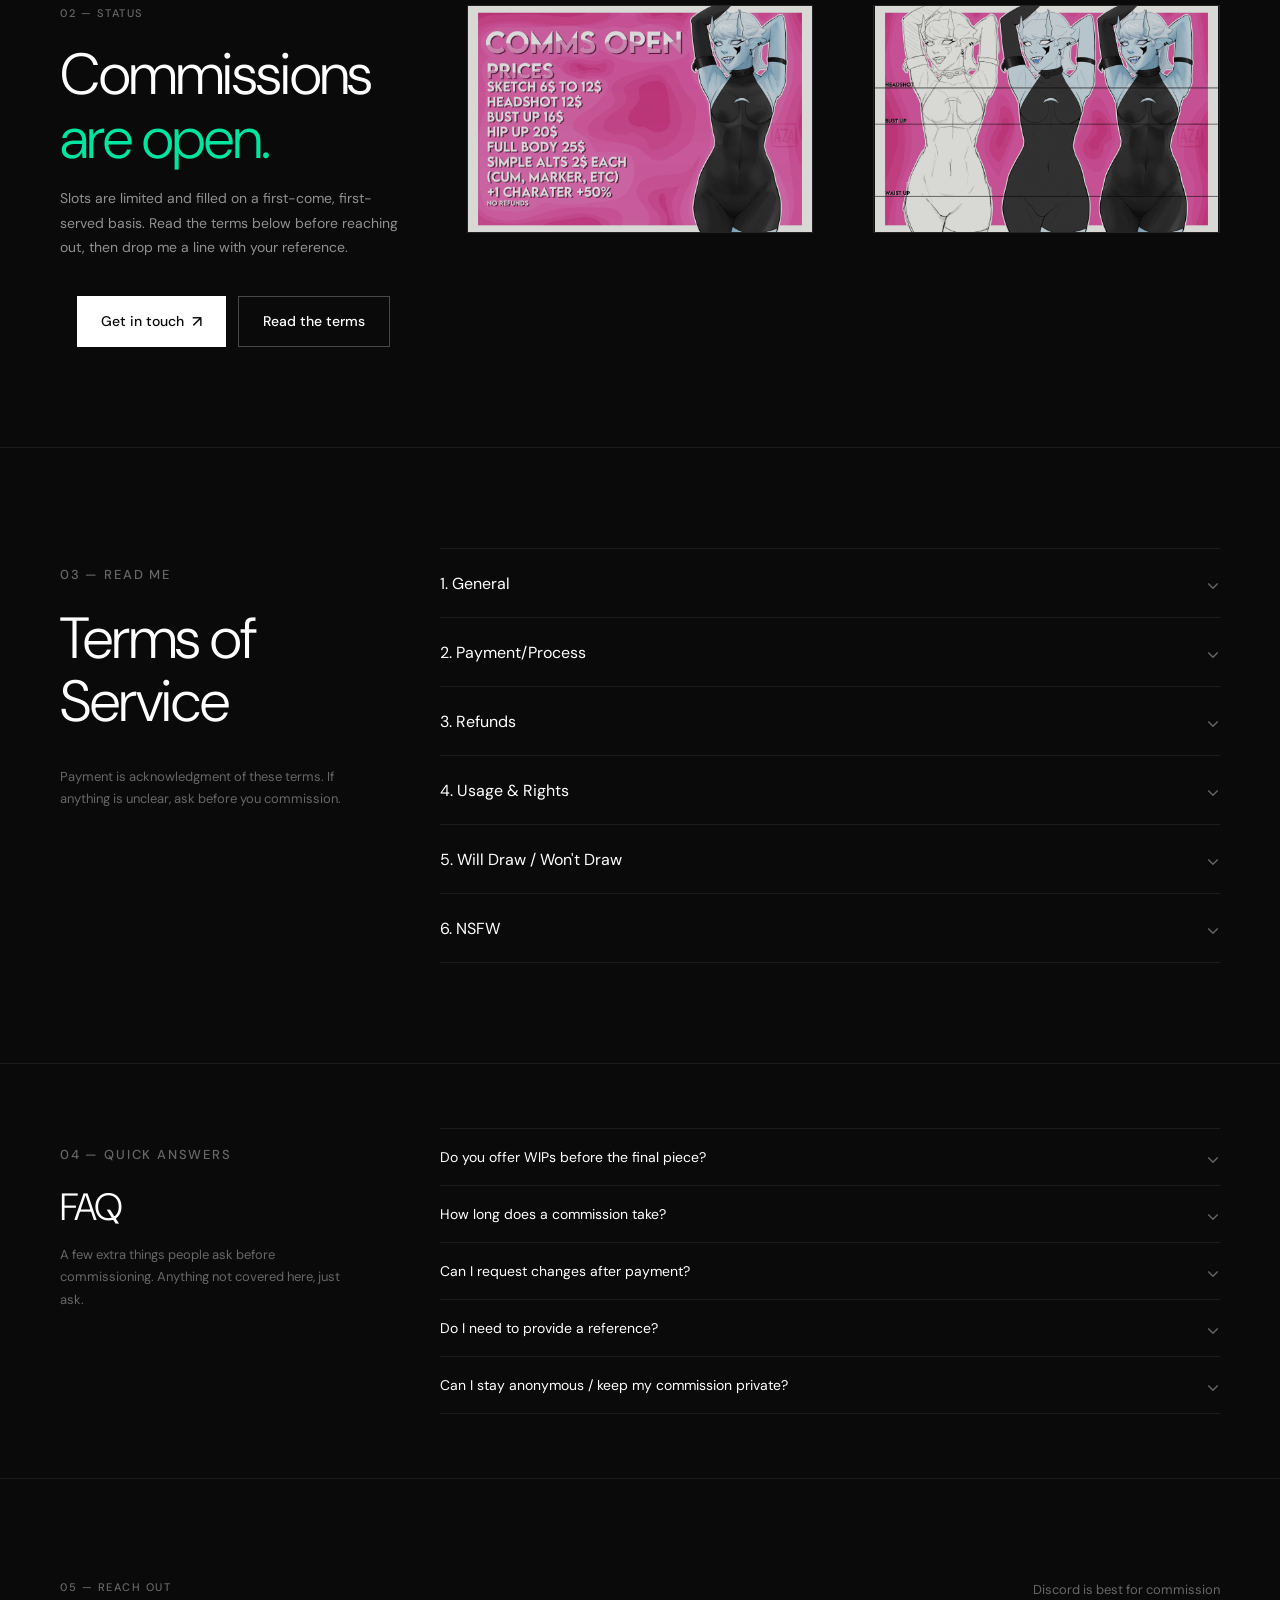
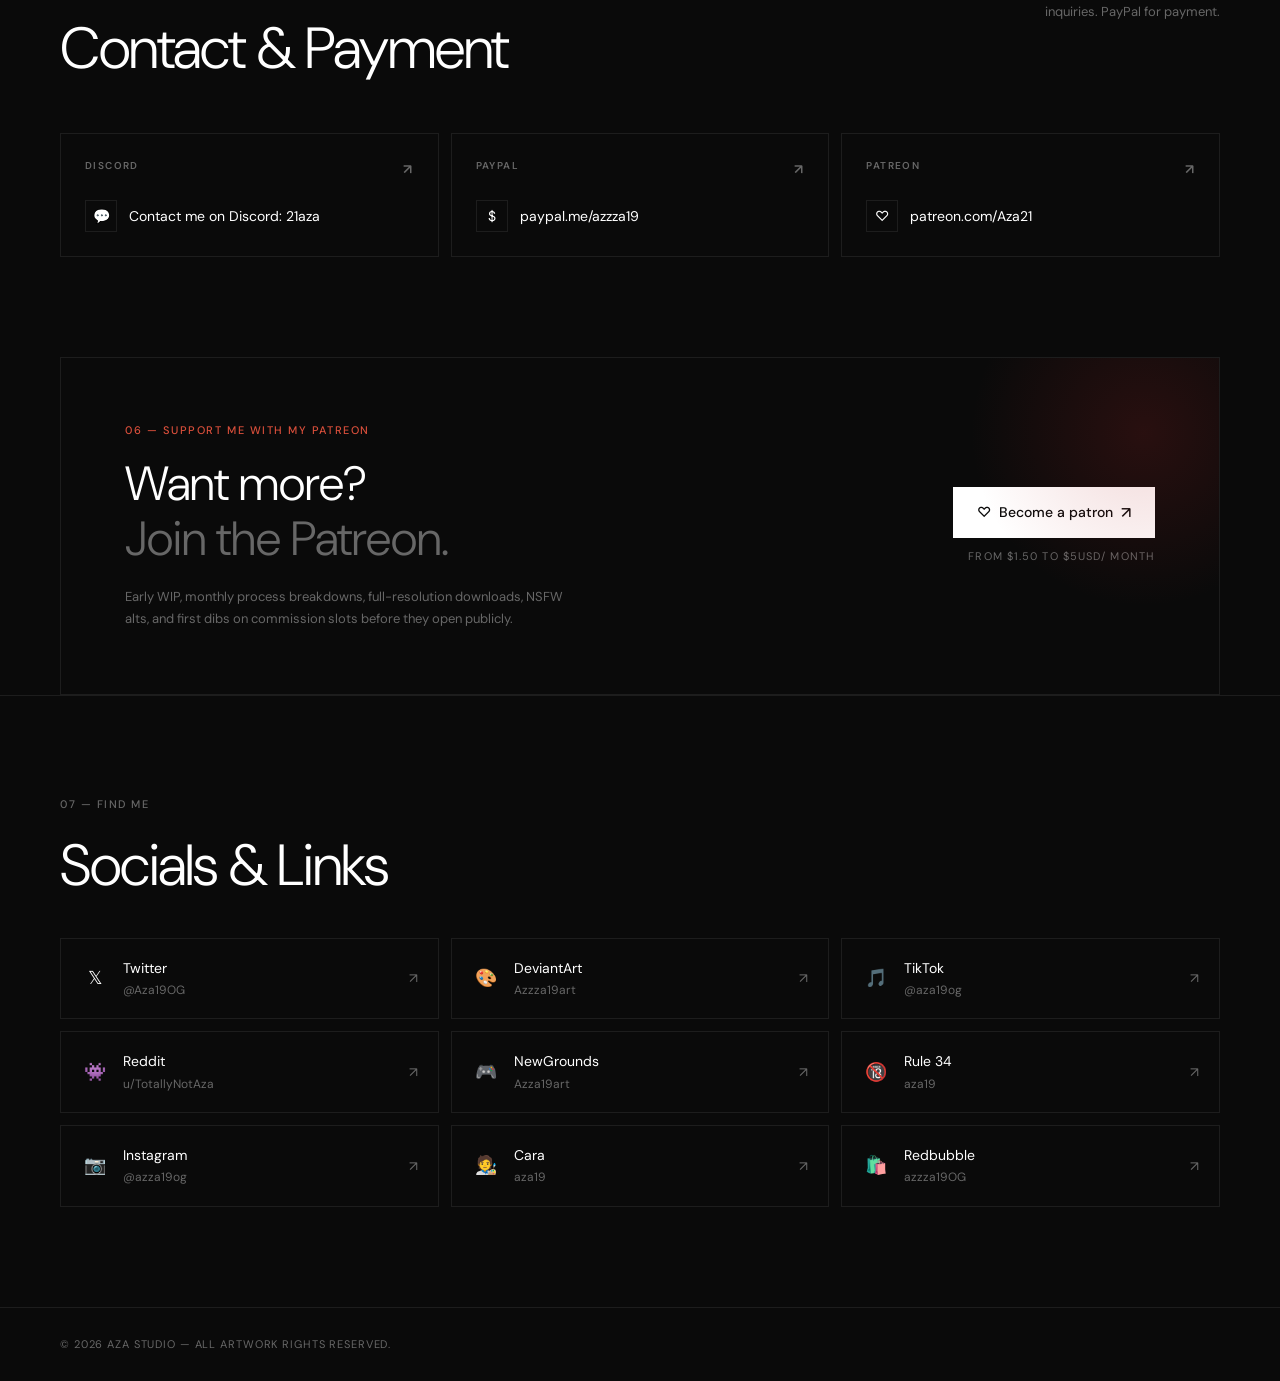
==== commit 0d3f5fe1: "Add files via upload" ====
--- a/azastudio.html
+++ b/azastudio.html
@@ -1788,12 +1788,12 @@
     </a>
 
     <!-- BlueSky -->
-    <a href="https://bsky.app/profile/19aza.bsky.social" target="_blank" rel="noopener" class="social-card">
+    <a href="https://www.tiktok.com/@aza19og" target="_blank" rel="noopener" class="social-card">
       <div class="social-card-left">
-        <span class="social-icon">🦋</span>
+        <span class="social-icon">🎵</span>
         <div>
-          <div class="social-name">BlueSky</div>
-          <div class="social-handle">19aza.bsky.social</div>
+          <div class="social-name">TikTok</div>
+          <div class="social-handle">@aza19og</div>
         </div>
       </div>
       <span class="social-arrow">↗</span>
